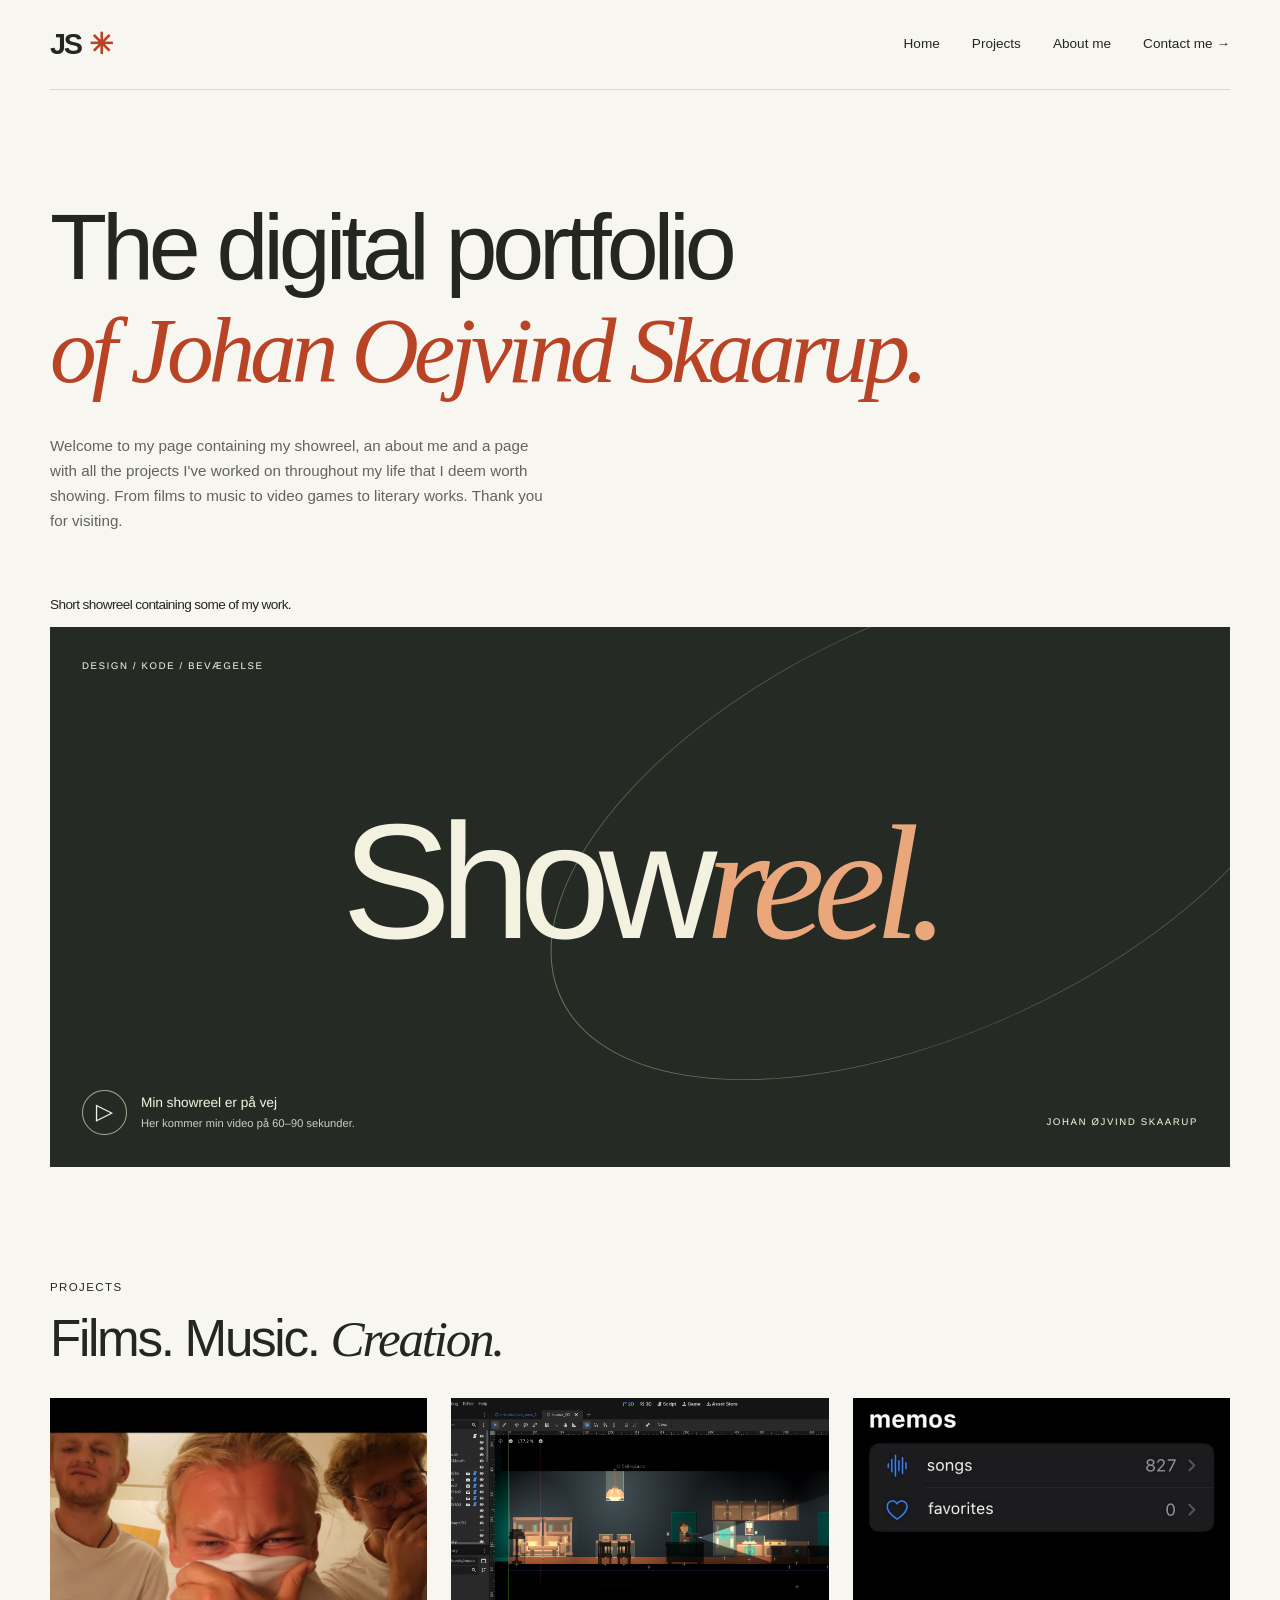
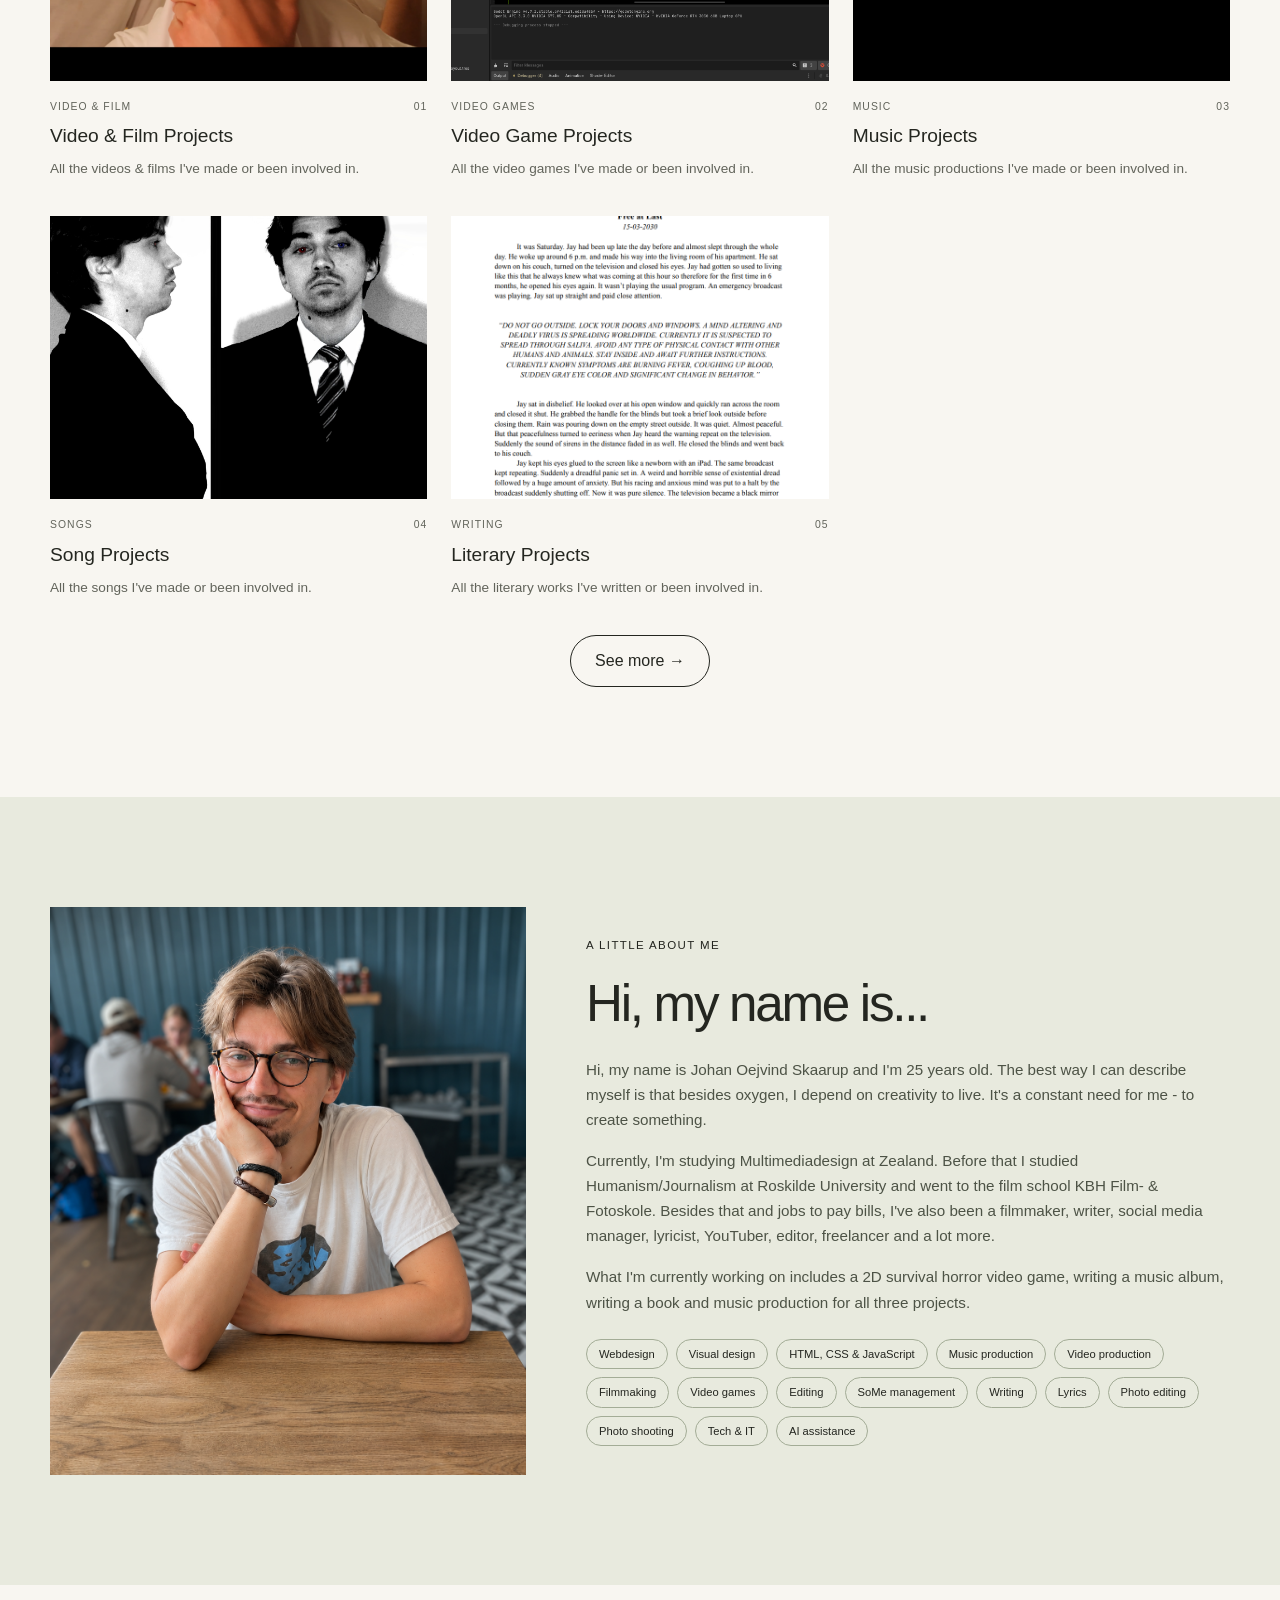
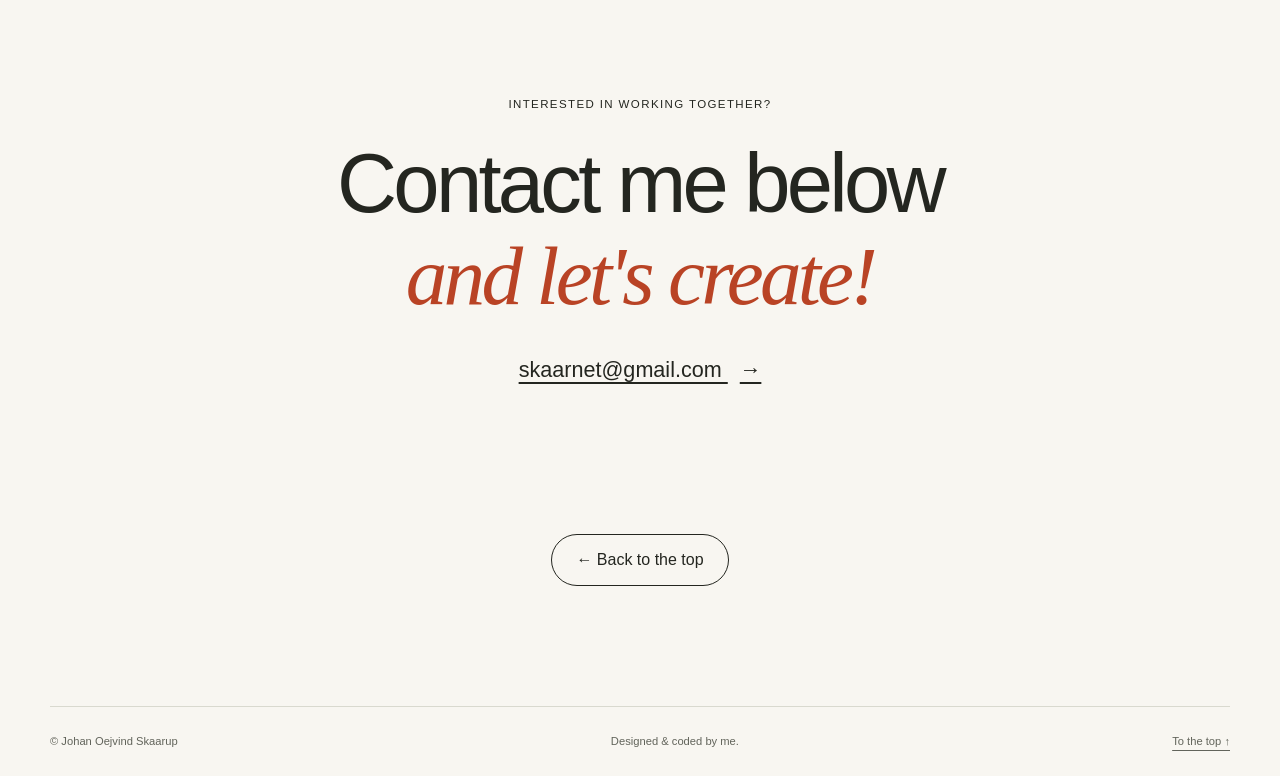
==== index.html @ dcccd59f "Simplify gallery logic and make HTML and CSS easier to read" ====
<!DOCTYPE html>
<html lang="da">
<head>
  <meta charset="UTF-8">
  <meta name="viewport" content="width=device-width, initial-scale=1.0">
  <meta name="description" content="Johan Øjvind Skaarup – multimediedesignerstuderende på Zealand. Portfolio med showreel og fremvisning af tidligere og nuværende projekter.">
  <title>Johan Øjvind Skaarup · Portfolio</title>
  <link rel="stylesheet" href="style.css">
  <script src="script.js" defer></script>
</head>
<body>
  <a class="skip-link" href="#indhold">Spring til indhold</a>

  <!-- HEADER: Navnet og navigationen går igen på alle skærmstørrelser. -->
  <header class="site-header container">
    <a class="logo" href="#forside" aria-label="Johan Øjvind Skaarup, til forsiden">JS<span aria-hidden="true">✳︎</span></a>
    <button class="menu-button" type="button" aria-controls="navigation" aria-expanded="false" hidden>Menu <span aria-hidden="true">☰</span></button>
    <nav id="navigation" aria-label="Hovednavigation">
      <a href="index.html#forside">Home</a>
      <a href="projekter.html">Projects</a>
      <a href="om-mig.html">About me</a>
      <a href="#kontakt">Contact me<span aria-hidden="true"> →</span></a>
    </nav>
  </header>

  <main id="indhold">
    <!-- INTRO: Ret overskrift og introduktion her. -->
    <section class="hero container" id="forside" aria-labelledby="hero-title">
      <h1 id="hero-title">The digital portfolio<br><span class="italic-heading">of Johan Oejvind Skaarup.</span></h1>
      <div class="hero-bottom">
        <p>Welcome to my page containing my showreel, an about me and a page with all the projects I've worked on throughout my life that I deem worth showing. From films to music to video games to literary works. Thank you for visiting.</p>
      </div>
    </section>

    <!-- SHOWREEL: Erstat pladsholderen med din egen video. Se README. -->
    <section class="showreel container" id="showreel" aria-labelledby="reel-title">
      <div class="section-top"><h2 id="reel-title">Short showreel containing some of my work.</h2></div>
      <img class="showreel-image" src="assets/showreel.png" alt="Showreel er på vej. Her kommer min video på 60–90 sekunder." width="2360" height="1080">
      <!-- Når videoen er klar: Erstat billedet ovenfor med:
      <video class="showreel-video" controls playsinline preload="metadata" poster="assets/showreel.png">
        <source src="assets/showreel.mp4" type="video/mp4">
        <track kind="captions" src="assets/undertekster.vtt" srclang="da" label="Dansk">
        Din browser kan ikke afspille videoen. <a href="assets/showreel.mp4">Hent videoen</a>.
      </video>
      Tilføj selv MP4, poster og eventuelle undertekster, før du bruger eksemplet.
      -->
    </section>

    <!-- PROJEKTER: Hvert kort linker til sin egen sektion i projekter.html. -->
    <section class="projects container section-space" id="projekter" aria-labelledby="projects-title">
      <div class="section-heading"><div><p class="section-label">Projects</p>
          <h2 id="projects-title">Films. Music. <span class="italic-heading">Creation.</span></h2></div></div>
      <div class="project-grid">
        <article class="project-card">
          <a class="project-link" href="projekter.html#short-film" aria-label="Learn more about my short film">
            <img src="assets/short_film_screenshot1.png" alt="Screenshot for my videos and films" width="800" height="600" loading="lazy">
            <span class="project-overlay">Learn more</span>
          </a>
          <div class="project-meta"><span>Video & Film</span><span>01</span></div>
          <h3>Video & Film Projects</h3>
          <p>All the videos & films I've made or been involved in.</p>
        </article>
        <article class="project-card">
          <a class="project-link" href="projekter.html#video-game" aria-label="Learn more about my video game">
            <img src="assets/video_game_screenshot1.png" alt="Screenshot for my video games" width="800" height="600" loading="lazy">
            <span class="project-overlay">Learn more</span>
          </a>
          <div class="project-meta"><span>Video games</span><span>02</span></div>
          <h3>Video Game Projects</h3>
          <p>All the video games I've made or been involved in.</p>
        </article>
        <article class="project-card">
          <a class="project-link" href="projekter.html#music" aria-label="Learn more about my music">
            <img src="assets/music_screenshot1.jpg" alt="Cover image for my music production" width="800" height="600" loading="lazy">
            <span class="project-overlay">Learn more</span>
          </a>
          <div class="project-meta"><span>Music</span><span>03</span></div>
          <h3>Music Projects</h3>
          <p>All the music productions I've made or been involved in.</p>
        </article>
        <article class="project-card">
          <a class="project-link" href="projekter.html#songs" aria-label="Learn more about my songs">
            <img src="assets/project_pics_files/music_2.jpg" alt="Cover image for my songs" width="800" height="600" loading="lazy">
            <span class="project-overlay">Learn more</span>
          </a>
          <div class="project-meta"><span>Songs</span><span>04</span></div>
          <h3>Song Projects</h3>
          <p>All the songs I've made or been involved in.</p>
        </article>
        <article class="project-card">
          <a class="project-link" href="projekter.html#literary-works" aria-label="Learn more about my literary works">
            <img src="assets/project_pics_files/writing_1.png" alt="Cover image for my writing" width="800" height="600" loading="lazy">
            <span class="project-overlay">Learn more</span>
          </a>
          <div class="project-meta"><span>Writing</span><span>05</span></div>
          <h3>Literary Projects</h3>
          <p>All the literary works I've written or been involved in.</p>
        </article>
      </div>
      <a class="more-link" href="projekter.html">See more <span aria-hidden="true">→</span></a>
    </section>

    <!-- OM MIG: Tilpas teksten, så den afspejler dig og dine kompetencer. -->
    <section class="about section-space" id="om-mig" aria-labelledby="about-title">
      <div class="container about-grid">
        <img class="portrait-image" src="assets/project_pics_files/cv_4.png" alt="Pladsholder til Johans portræt – her kan dit eget billede komme">
        <div class="about-copy">
          <p class="section-label">A little about me</p>
          <h2 id="about-title">Hi, my name is...<br></h2>
          <p>Hi, my name is Johan Oejvind Skaarup and I'm 25 years old. The best way I can describe myself is that besides oxygen, I depend on creativity to live. It's a constant need for me - to create something.</p>
          <p>Currently, I'm studying Multimediadesign at Zealand. Before that I studied Humanism/Journalism at Roskilde University and went to the film school KBH Film- & Fotoskole. Besides that and jobs to pay bills, I've also been a filmmaker, writer, social media manager, lyricist, YouTuber, editor, freelancer and a lot more.</p>
          <p>What I'm currently working on includes a 2D survival horror video game, writing a music album, writing a book and music production for all three projects.</p>
          <ul class="skills" aria-label="Portfolioens fagområder"><li>Webdesign</li>
            <li>Visual design</li>
            <li>HTML, CSS &amp; JavaScript</li>
            <li>Music production</li>
            <li>Video production</li>
            <li>Filmmaking</li>
            <li>Video games</li>
            <li>Editing</li>
            <li>SoMe management</li>
            <li>Writing</li>
            <li>Lyrics</li>
            <li>Photo editing</li>
            <li>Photo shooting</li>
            <li>Tech & IT</li>
            <li>AI assistance</li></ul>
        </div>
      </div>
    </section>

    <!-- KONTAKT: mailto åbner brugerens mailprogram; der indsamles ingen data. -->
    <section class="contact container section-space" id="kontakt" aria-labelledby="contact-title">
      <p class="section-label">Interested in working together?</p>
          <h2 id="contact-title">Contact me below<br><span class="italic-heading">and let's create!</span></h2><a class="contact-link" href="mailto:skaarnet@gmail.com">skaarnet@gmail.com <span aria-hidden="true">→</span></a>
    </section>

    <a class="more-link" href="#forside" style="margin-bottom: 120px">← Back to the top</a>
  </main>
  <footer class="site-footer container"><p>© Johan Oejvind Skaarup</p>
          <p>Designed &amp; coded by me.</p><a href="#forside">To the top ↑</a></footer>
</body>
</html>
---- style.css ----
/* FÆLLES DESIGN: Farver, skrifttyper og størrelser står direkte ved reglerne.
Procentbredder, max-width og media queries sørger stadig for mobiltilpasning. */
/* === 1. GRUNDSTIL OG TILGÆNGELIGHED === */
* {
  box-sizing: border-box;
}
html {
  scroll-behavior: smooth;
  scroll-padding-top: 24px;
}
body {
  margin: 0;
  background: #f8f6f1;
  color: #242620;
  font-family: Arial, Helvetica, sans-serif;
  line-height: 1.65;
}
h1, h2, h3, p {
  margin: 0;
}
h1, h2, h3 {
  line-height: 1.1;
  font-weight: 500;
}
a {
  color: inherit;
  text-underline-offset: 5px;
}
button {
  font: inherit;
  cursor: pointer;
}
img {
  display: block;
  width: 100%;
  height: auto;
}
button, a {
  -webkit-tap-highlight-color: transparent;
}
a:focus-visible, button:focus-visible, video:focus-visible {
  outline: 3px solid #b94325;
  outline-offset: 6px;
}
[hidden] {
  display: none !important;
}
.container {
  width: min(1180px, calc(100% - 40px));
  margin-inline: auto;
}
.section-space {
  padding-block: 90px;
}
/* Kursiv overskriftstekst, fx "Creativity" på forsiden. */
.italic-heading {
  font-family: Georgia, 'Times New Roman', serif;
  font-style: italic;
  font-weight: normal;
}
/* Lille overtitel over en sektions overskrift, fx "A little about me". */
.section-label {
  font-size: .72rem;
  text-transform: uppercase;
  letter-spacing: .12em;
  line-height: 1.7;
}
.skip-link {
  position: fixed;
  top: 10px;
  left: 10px;
  padding: 10px 20px;
  background: #242620;
  color: white;
  z-index: 10;
  transform: translateY(-150%);
}
.skip-link:focus {
  transform: translateY(0);
}

/* === 2. NAVIGATION: Mobil først. JS viser menuknappen. === */
.site-header {
  display: flex;
  align-items: center;
  justify-content: space-between;
  flex-wrap: wrap;
  min-height: 90px;
  border-bottom: 1px solid #d9d9cf;
}
.logo {
  font-size: 1.8rem;
  font-weight: bold;
  text-decoration: none;
  letter-spacing: -.08em;
}
.logo span {
  color: #b94325;
  display: inline-block;
  margin-left: 8px;
}
.menu-button {
  border: 1px solid #d9d9cf;
  background: transparent;
  padding: 8px 14px;
  border-radius: 30px;
}
.site-header nav {
  display: flex;
  gap: 22px;
  width: 100%;
  padding: 16px 0;
  flex-wrap: wrap;
}
.site-header nav a {
  font-size: .85rem;
  text-decoration: none;
  padding-block: 6px;
}
.site-header nav a:hover {
  color: #b94325;
}

/* === 3. FORSIDENS STORE OVERSKRIFT OG INTROTEKST === */
.hero {
  padding-block: 55px 50px;
}
h1 {
  font-size: clamp(2.7rem, 7.3vw, 6.25rem);
  letter-spacing: -.055em;
  margin-block: 26px 30px;
}
h1 .italic-heading {
  color: #b94325;
}
.hero-bottom {
  display: flex;
  flex-direction: column;
  gap: 24px;
}
.hero-bottom p {
  max-width: 500px;
  color: #62645b;
  font-size: .95rem;
}

/* === 4. SHOWREEL: Den grafiske pladsholder udskiftes med din video. === */
.section-top {
  display: flex;
  gap: 12px;
  justify-content: space-between;
  align-items: center;
  margin-bottom: 14px;
}
.section-top h2 {
  font-size: .85rem;
}
.showreel-image {
  width: 100%;
}
.showreel-video {
  display: block;
  width: 100%;
  background: #252b24;
  aspect-ratio: 16 / 9;
}

/* === 5. SEKTIONSOVERSKRIFTER OG FORSIDENS PROJEKTKORT === */
h2 {
  font-size: clamp(2rem, 4vw, 3.4rem);
  letter-spacing: -.045em;
}
.section-heading {
  display: flex;
  flex-direction: column;
  gap: 20px;
  margin-bottom: 30px;
}
.section-heading .section-label {
  margin-bottom: 14px;
}
.project-grid {
  display: grid;
  gap: 36px 24px;
}
.project-card img {
  aspect-ratio: 4 / 3;
  object-fit: cover;
}
.project-meta {
  display: flex;
  justify-content: space-between;
  margin-block: 17px 10px;
  font-size: .65rem;
  text-transform: uppercase;
  letter-spacing: .1em;
  color: #62645b;
}
.project-card h3 {
  font-size: 1.2rem;
  margin-bottom: 12px;
}
.project-card p {
  color: #62645b;
  font-size: .85rem;
  max-width: 340px;
}

/* === 6. OM MIG === */
.about {
  background: #e8eade;
}
.about-grid {
  display: grid;
  gap: 38px;
}
.portrait-image {
  width: 100%;
}
.about-copy .section-label {
  margin-bottom: 20px;
}
.about-copy h2, .about-heading {
  margin-bottom: 25px;
}
/* Om-mig-sidens hovedoverskrift ligner overskriften på forsiden. */
.about-heading {
  font-size: clamp(2rem, 4vw, 3.4rem);
  letter-spacing: -.045em;
  margin-top: 0;
}
.about-copy > p:not(.section-label) {
  color: #4d5346;
  margin-top: 16px;
  font-size: .95rem;
}
.skills {
  display: flex;
  flex-wrap: wrap;
  padding: 0;
  margin: 24px 0 0;
  list-style: none;
  gap: 8px;
}
.skills li {
  font-size: .7rem;
  border: 1px solid #a3ac96;
  border-radius: 30px;
  padding: 5px 12px;
}

/* === 7. KONTAKT OG FOOTER === */
.contact {
  text-align: center;
}
.contact h2 {
  font-size: clamp(2.9rem, 6.5vw, 5.5rem);
  margin-block: 24px 30px;
}
.contact h2 .italic-heading {
  color: #b94325;
}
.contact-link {
  font-size: clamp(1rem, 2.5vw, 1.35rem);
}
.contact-link span {
  margin-left: 12px;
}
.site-footer {
  border-top: 1px solid #d9d9cf;
  display: flex;
  flex-direction: column;
  gap: 12px;
  padding-block: 25px;
  font-size: .7rem;
  color: #62645b;
}

/* === 8. STØRRE SKÆRME: Grid og navigation får mere plads. === */
@media (min-width: 700px) {
  .section-space {
    padding-block: 110px;
  }
  .container {
    width: min(1180px, calc(100% - 80px));
  }
  .menu-button {
    display: none;
  }
  .site-header nav {
    width: auto;
    padding: 0;
    gap: 32px;
  }
  .site-header nav[hidden] {
    display: flex !important;
  }
  .hero {
    padding-block: 80px 65px;
  }
  .hero-bottom {
    flex-direction: row;
    justify-content: space-between;
    align-items: flex-end;
  }
  .project-grid {
    grid-template-columns: repeat(2, minmax(0, 1fr));
  }
  .about-grid {
    grid-template-columns: .85fr 1.15fr;
    gap: 60px;
    align-items: center;
  }
  .site-footer {
    flex-direction: row;
    justify-content: space-between;
  }
}
@media (min-width: 1000px) {
  .project-grid {
    grid-template-columns: repeat(3, minmax(0, 1fr));
  }
  .section-heading {
    flex-direction: row;
    justify-content: space-between;
    align-items: flex-end;
  }
}
/* Respektér besøgendes indstilling om mindre bevægelse. */
@media (prefers-reduced-motion: reduce) {
  html {
    scroll-behavior: auto;
  }
}

/* KNAPPER MELLEM SIDERNE: Et almindeligt link stylet som en knap. */
.more-link {
  display: block;
  width: fit-content;
  margin: 36px auto 0;
  padding: 12px 24px;
  border: 1px solid #242620;
  border-radius: 30px;
  text-decoration: none;
}
.more-link:hover {
  background: #242620;
  color: #f8f6f1;
}

/* PROJEKTBILLEDER PÅ FORSIDEN: Gråt overlay fader ind ved hover og tastaturfokus. */
.project-link {
  display: block;
  position: relative;
}
.project-overlay {
  position: absolute;
  inset: 0;
  display: grid;
  place-items: center;
  background: rgb(40 40 40 / 65%);
  color: white;
  font-size: 1.2rem;
  opacity: 0;
  transition: opacity .3s;
}
.project-link:hover .project-overlay, .project-link:focus-visible .project-overlay {
  opacity: 1;
}
/* På touchskærme vises teksten altid, fordi man ikke kan hover. */
@media (hover: none) {
  .project-overlay {
    opacity: 1;
    background: rgb(40 40 40 / 35%);
  }
}

/* PROJEKTSIDEN: Mindre medier reducerer scrolling uden at ændre tekstbredden. */
.project-detail {
  max-width: 900px;
  margin: 0 auto 70px;
  padding-top: 30px;
  border-top: 1px solid #d9d9cf;
  scroll-margin-top: 100px;
}
.project-detail h2 {
  margin-bottom: 20px;
}
.project-detail > p {
  max-width: 650px;
  margin-bottom: 24px;
  color: #62645b;
}
.project-video {
  display: block;
  width: 100%;
  max-width: 560px;
  aspect-ratio: 16 / 9;
  border: 0;
}
#short-film h3:not(:first-of-type) {
  padding-top: 30px;
}
.media-note {
  font-size: .85rem;
  color: #62645b;
  margin-top: 12px;
}

/* Galleriet beholder den mindre bredde, også når flere billeder tilføjes. */
.gallery {
  max-width: 560px;
}
/* GALLERI: Miniaturebillederne kan skifte det store billede. */
.gallery-main {
  aspect-ratio: 16 / 9;
  object-fit: contain;
  background: #242620;
}
.gallery-thumbnails {
  display: flex;
  gap: 12px;
  flex-wrap: wrap;
  margin-top: 12px;
}
.gallery-thumbnails button {
  width: 110px;
  padding: 3px;
  border: 2px solid transparent;
  background: transparent;
}
.gallery-thumbnails button[aria-pressed="true"] {
  border-color: #b94325;
}
.gallery-thumbnails img {
  aspect-ratio: 16 / 9;
  object-fit: cover;
}

/* MUSIK: Browserens egen lydafspiller. */
.music-player {
  max-width: 400px;
}
.music-player audio {
  display: block;
  width: 100%;
  margin-top: 14px;
}
@media (prefers-reduced-motion: reduce) {
  .project-overlay {
    transition: none;
  }
}

/* LITTERATUR: Luft mellem værkerne uden ekstra JavaScript. */
.literary-link {
  display: block;
  width: fit-content;
  margin-bottom: 30px;
}

/* SPOTIFY: Samme maksimale bredde som projektvideoerne. Højden er uændret. */
#songs iframe {
  width: 100%;
  max-width: 560px;
}

/* PROJEKTMENU: En kompakt række over indholdet følger med, når man scroller.
På mobil ombrydes navnene til flere linjer. */
.project-menu {
  position: sticky;
  top: 0;
  z-index: 2;
  display: flex;
  justify-content: center;
  flex-wrap: wrap;
  gap: 8px 24px;
  max-width: 900px;
  margin: 0 auto 30px;
  padding: 14px 0;
  border-bottom: 1px solid #d9d9cf;
  background: #f8f6f1;
}
.project-menu a {
  font-size: .85rem;
  text-decoration: none;
  padding-block: 4px;
}
.project-menu a:hover, .project-menu a:focus-visible {
  color: #b94325;
  text-decoration: underline;
}
.project-sections {
  min-width: 0;
}
/* Menuens bundstreg erstatter stregen over det første projekt. */
.project-sections > .project-detail:first-child {
  border-top: 0;
}

/* FORSTØRRELSE: Ikon i hjørnet og et stort billede oven på siden. */
.gallery-preview {
  position: relative;
}
.image-enlarge {
  position: absolute;
  top: 12px;
  right: 12px;
  display: grid;
  place-items: center;
  padding: 10px;
  border: 1px solid white;
  border-radius: 6px;
  background: rgb(36 38 32 / 80%);
  color: white;
}
.image-dialog {
  width: fit-content;
  max-width: 94vw;
  max-height: 94vh;
  padding: 12px;
  border: 0;
  background: #f8f6f1;
}
.image-dialog::backdrop {
  background: rgb(0 0 0 / 80%);
}
.image-dialog form {
  display: flex;
  justify-content: flex-end;
  margin-bottom: 10px;
}
.image-close {
  padding: 6px 12px;
  border: 1px solid #d9d9cf;
  background: transparent;
}
.enlarged-image {
  width: auto;
  max-width: 100%;
  height: auto;
  max-height: calc(94vh - 90px);
  object-fit: contain;
}
/* Stop baggrundens scroll, mens billedet er åbent. */
body:has(.image-dialog[open]) {
  overflow: hidden;
}

/* PILE: Ligger oven på hver side af det forstørrede billede. */
.image-viewer {
  position: relative;
}
.image-arrow {
  position: absolute;
  top: 50%;
  transform: translateY(-50%);
  display: grid;
  place-items: center;
  width: 44px;
  height: 48px;
  padding: 0;
  border: 1px solid white;
  border-radius: 6px;
  background: rgb(36 38 32 / 80%);
  color: white;
  font-size: 1.4rem;
}
.image-previous {
  left: 8px;
}
.image-next {
  right: 8px;
}
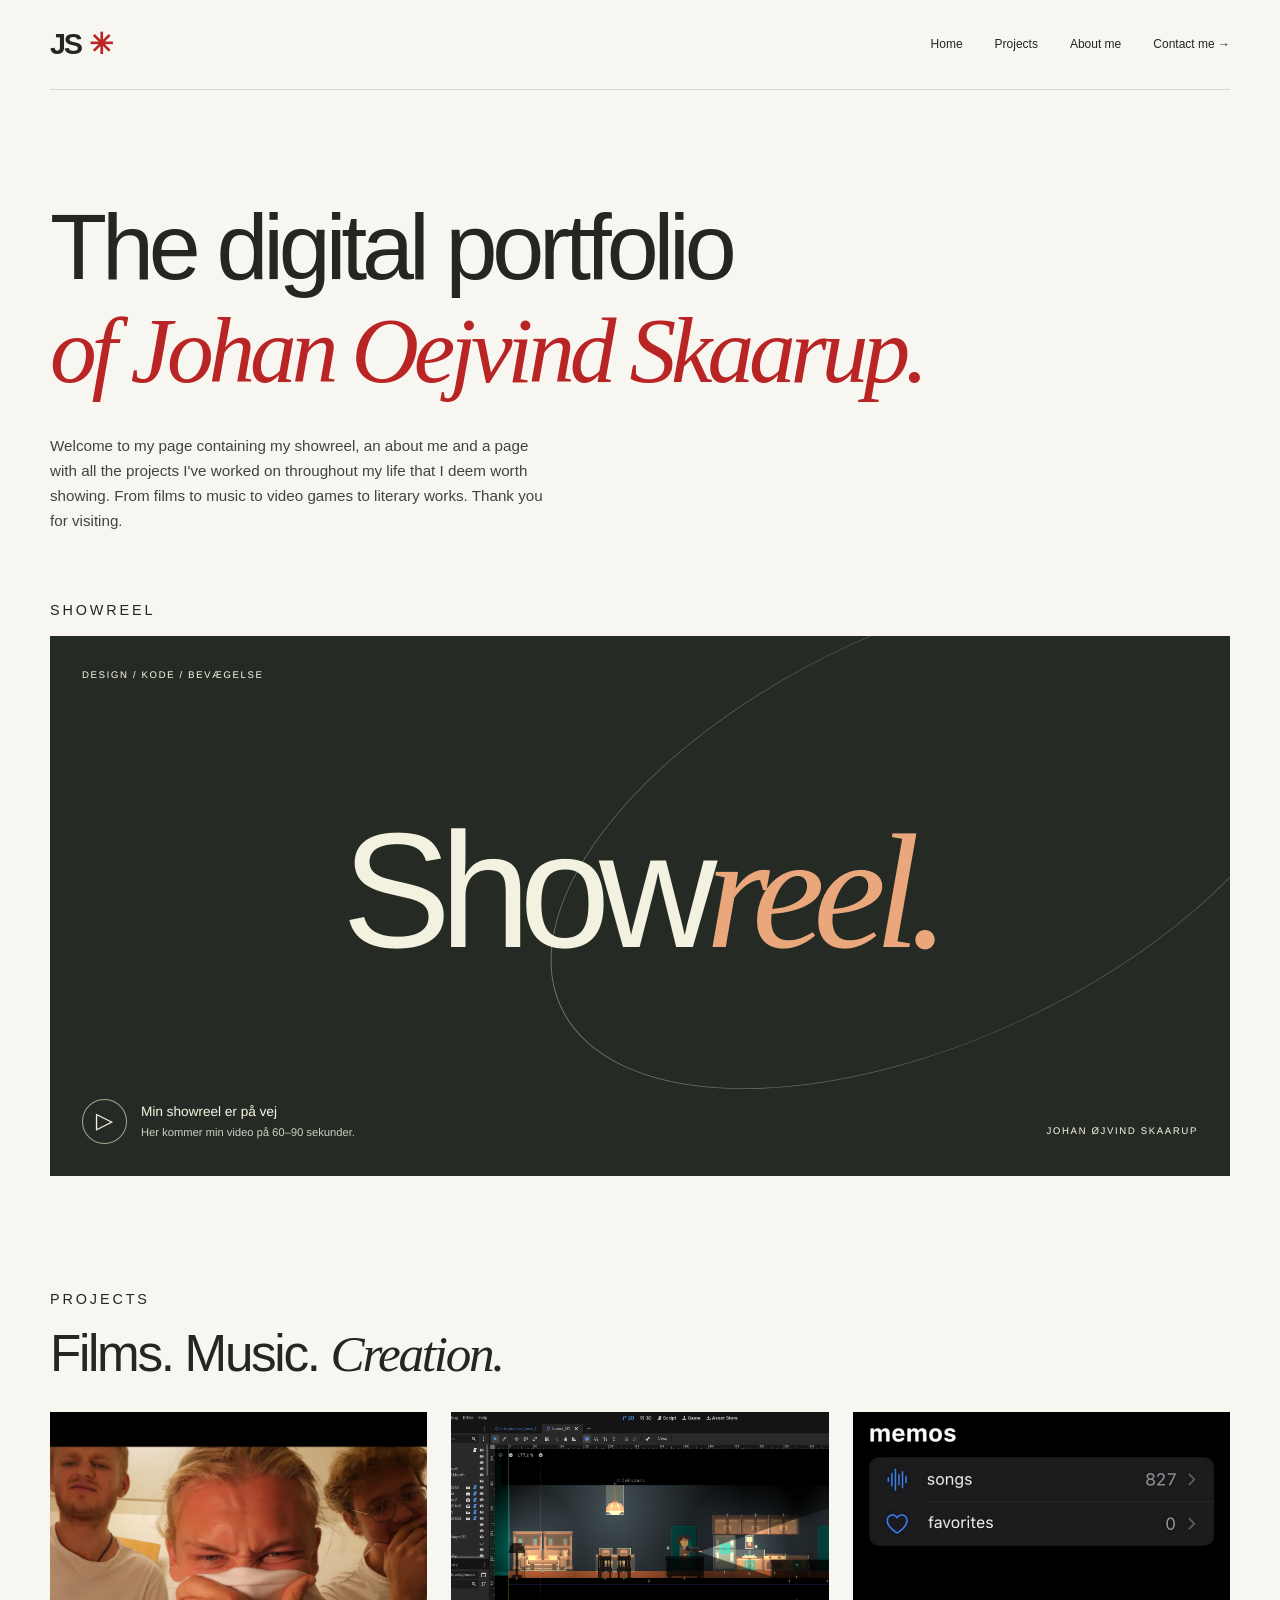
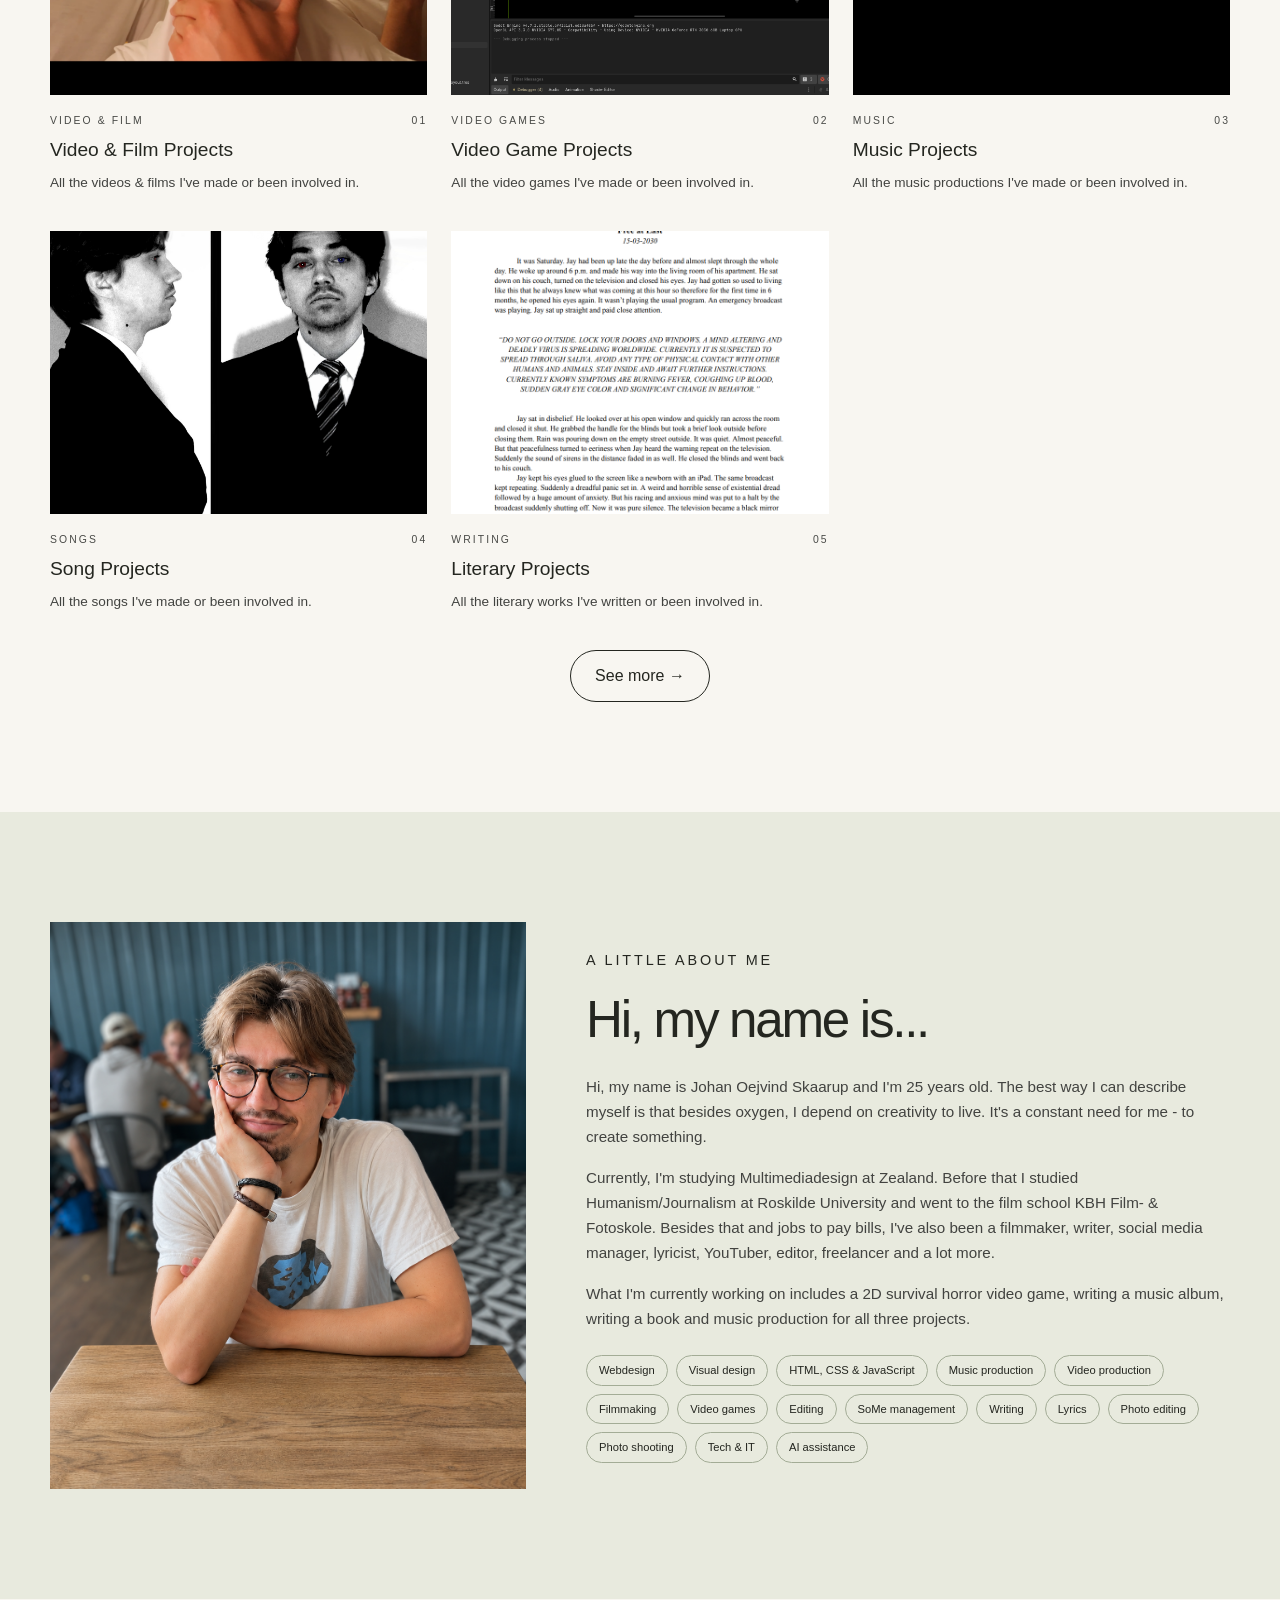
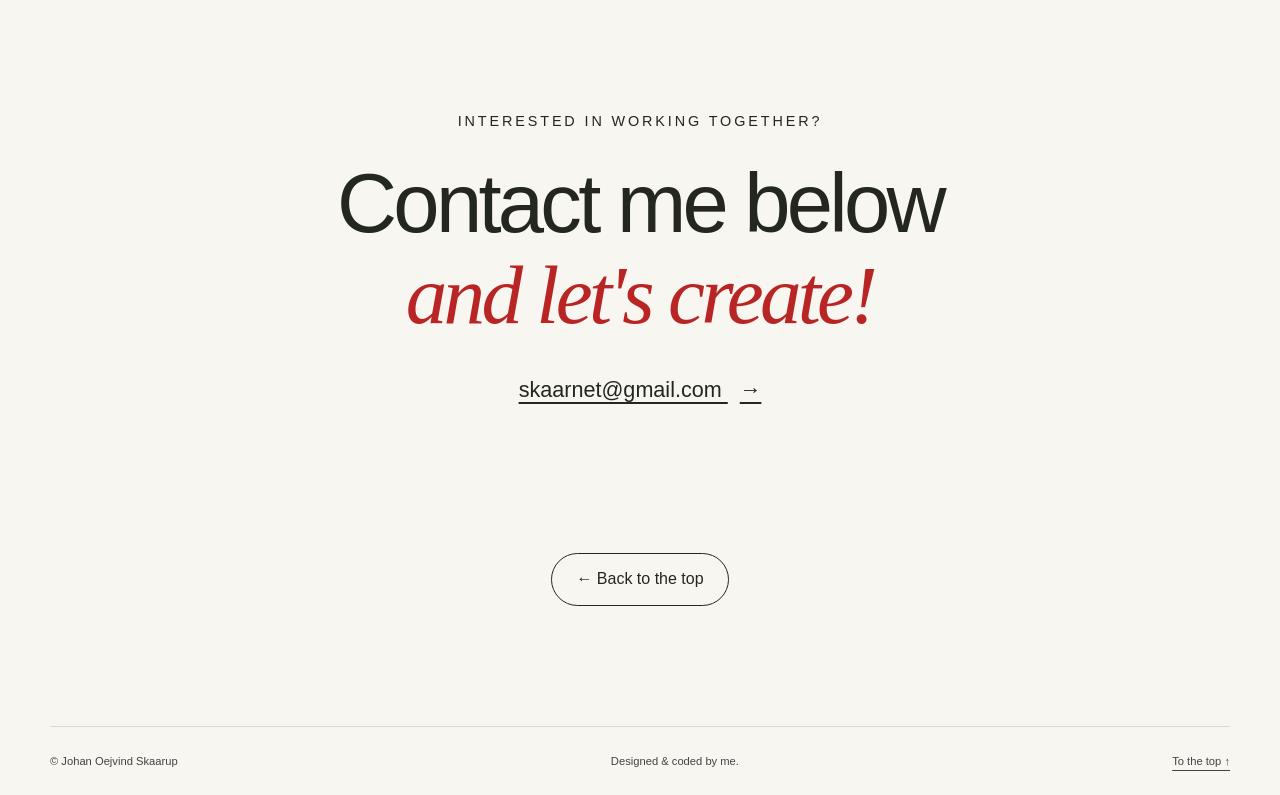
==== commit 8a87a371: "Changed code and added new fonts and text." ====
--- a/index.html
+++ b/index.html
@@ -34,7 +34,7 @@
 
     <!-- SHOWREEL: Erstat pladsholderen med din egen video. Se README. -->
     <section class="showreel container" id="showreel" aria-labelledby="reel-title">
-      <div class="section-top"><h2 id="reel-title">Short showreel containing some of my work.</h2></div>
+      <div class="section-top"><p class="section-label">Showreel</p></div>
       <img class="showreel-image" src="assets/showreel.png" alt="Showreel er på vej. Her kommer min video på 60–90 sekunder." width="2360" height="1080">
       <!-- Når videoen er klar: Erstat billedet ovenfor med:
       <video class="showreel-video" controls playsinline preload="metadata" poster="assets/showreel.png">
--- a/style.css
+++ b/style.css
@@ -60,9 +60,9 @@
 }
 /* Lille overtitel over en sektions overskrift, fx "A little about me". */
 .section-label {
-  font-size: .72rem;
+  font-size: .90rem;
   text-transform: uppercase;
-  letter-spacing: .12em;
+  letter-spacing: .20em;
   line-height: 1.7;
 }
 .skip-link {
@@ -95,7 +95,7 @@
   letter-spacing: -.08em;
 }
 .logo span {
-  color: #b94325;
+  color: #b92525;
   display: inline-block;
   margin-left: 8px;
 }
@@ -113,12 +113,12 @@
   flex-wrap: wrap;
 }
 .site-header nav a {
-  font-size: .85rem;
+  font-size: .75rem;
   text-decoration: none;
   padding-block: 6px;
 }
 .site-header nav a:hover {
-  color: #b94325;
+  color: #b92525;
 }
 
 /* === 3. FORSIDENS STORE OVERSKRIFT OG INTROTEKST === */
@@ -131,7 +131,7 @@
   margin-block: 26px 30px;
 }
 h1 .italic-heading {
-  color: #b94325;
+  color: #b92525;
 }
 .hero-bottom {
   display: flex;
@@ -140,7 +140,7 @@
 }
 .hero-bottom p {
   max-width: 500px;
-  color: #62645b;
+  color: #424340;
   font-size: .95rem;
 }
 
@@ -193,15 +193,15 @@
   margin-block: 17px 10px;
   font-size: .65rem;
   text-transform: uppercase;
-  letter-spacing: .1em;
-  color: #62645b;
+  letter-spacing: .20em;
+  color: #494a47;
 }
 .project-card h3 {
   font-size: 1.2rem;
   margin-bottom: 12px;
 }
 .project-card p {
-  color: #62645b;
+  color: #424340;
   font-size: .85rem;
   max-width: 340px;
 }
@@ -230,7 +230,7 @@
   margin-top: 0;
 }
 .about-copy > p:not(.section-label) {
-  color: #4d5346;
+  color: #424340;
   margin-top: 16px;
   font-size: .95rem;
 }
@@ -258,7 +258,7 @@
   margin-block: 24px 30px;
 }
 .contact h2 .italic-heading {
-  color: #b94325;
+  color: #b92525;
 }
 .contact-link {
   font-size: clamp(1rem, 2.5vw, 1.35rem);
@@ -273,7 +273,7 @@
   gap: 12px;
   padding-block: 25px;
   font-size: .7rem;
-  color: #62645b;
+  color: #424340;
 }
 
 /* === 8. STØRRE SKÆRME: Grid og navigation får mere plads. === */
@@ -389,7 +389,7 @@
 .project-detail > p {
   max-width: 650px;
   margin-bottom: 24px;
-  color: #62645b;
+  color: #424340;
 }
 .project-video {
   display: block;
@@ -403,7 +403,7 @@
 }
 .media-note {
   font-size: .85rem;
-  color: #62645b;
+  color: #424340;
   margin-top: 12px;
 }
 
@@ -430,7 +430,7 @@
   background: transparent;
 }
 .gallery-thumbnails button[aria-pressed="true"] {
-  border-color: #b94325;
+  border-color: #b92525;
 }
 .gallery-thumbnails img {
   aspect-ratio: 16 / 9;
@@ -482,13 +482,12 @@
   background: #f8f6f1;
 }
 .project-menu a {
-  font-size: .85rem;
+  font-size: .90rem;
   text-decoration: none;
   padding-block: 4px;
 }
 .project-menu a:hover, .project-menu a:focus-visible {
-  color: #b94325;
-  text-decoration: underline;
+  color: #b92525;
 }
 .project-sections {
   min-width: 0;
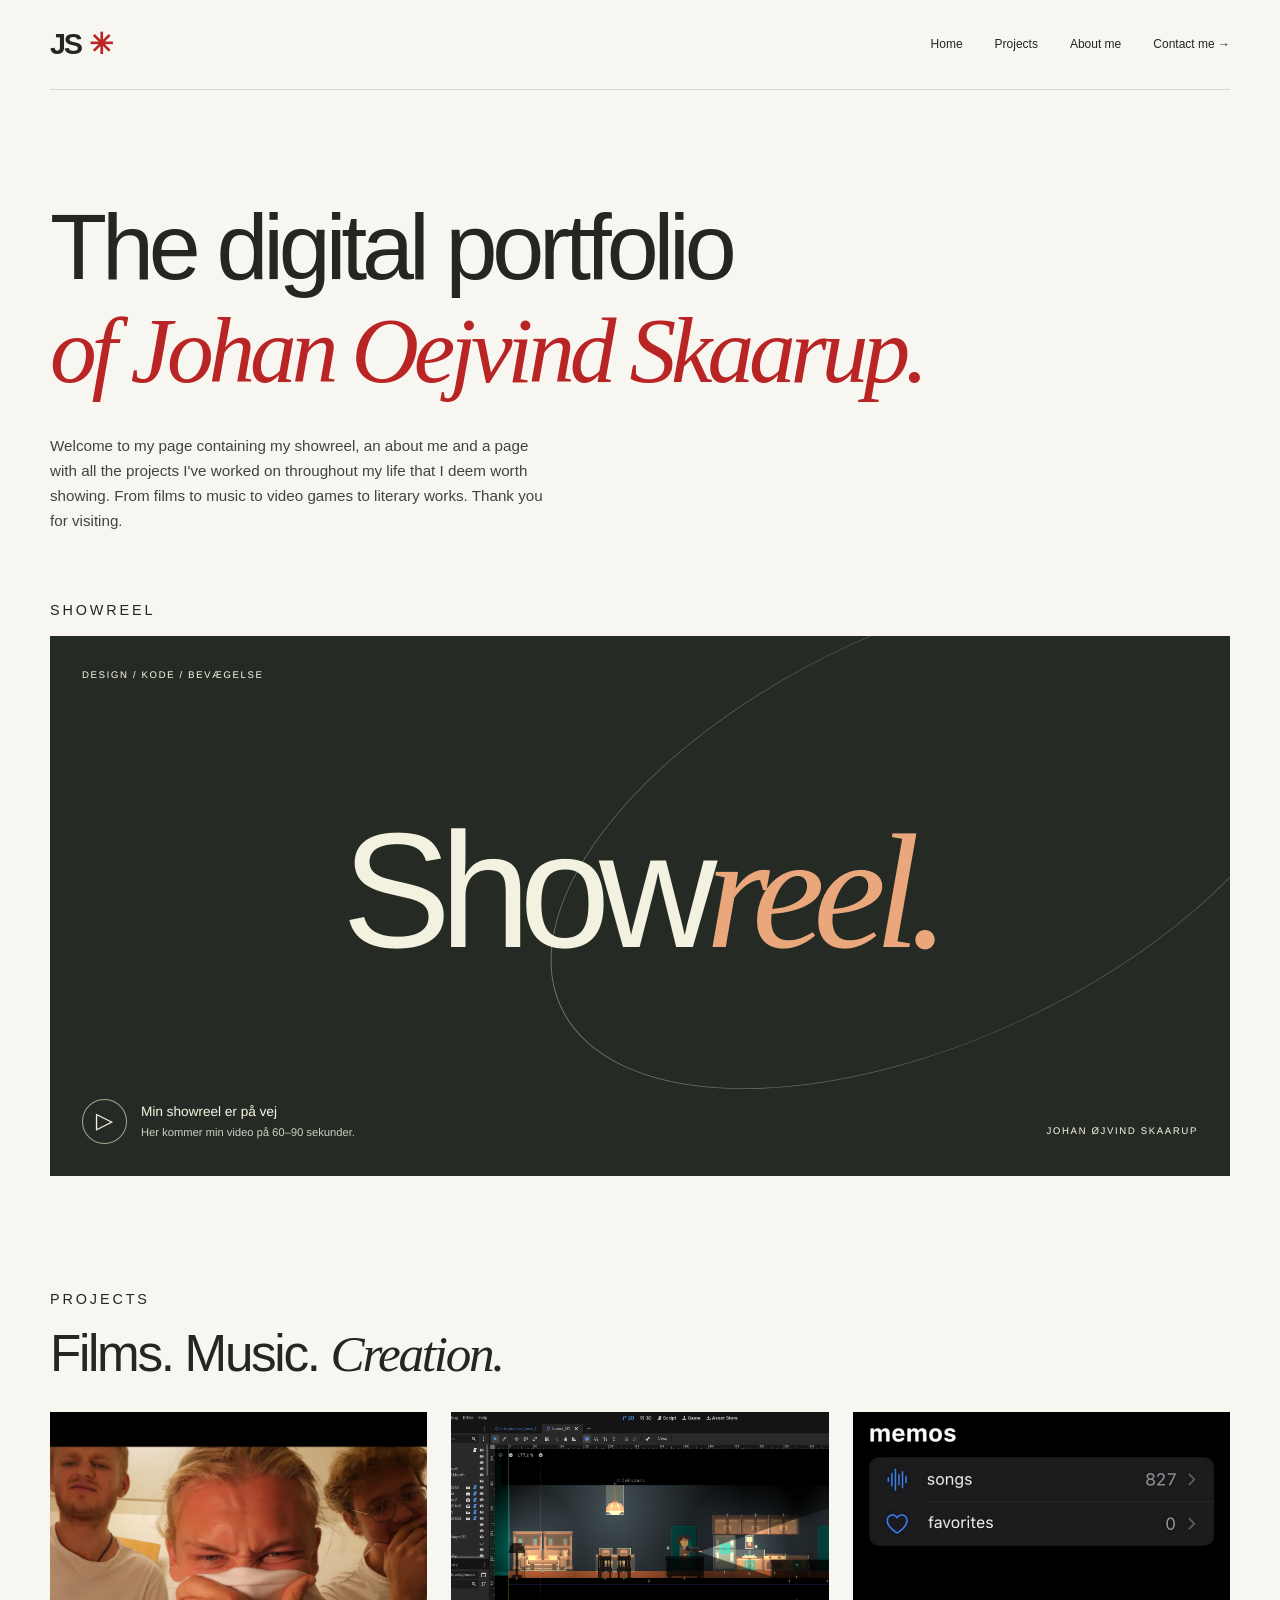
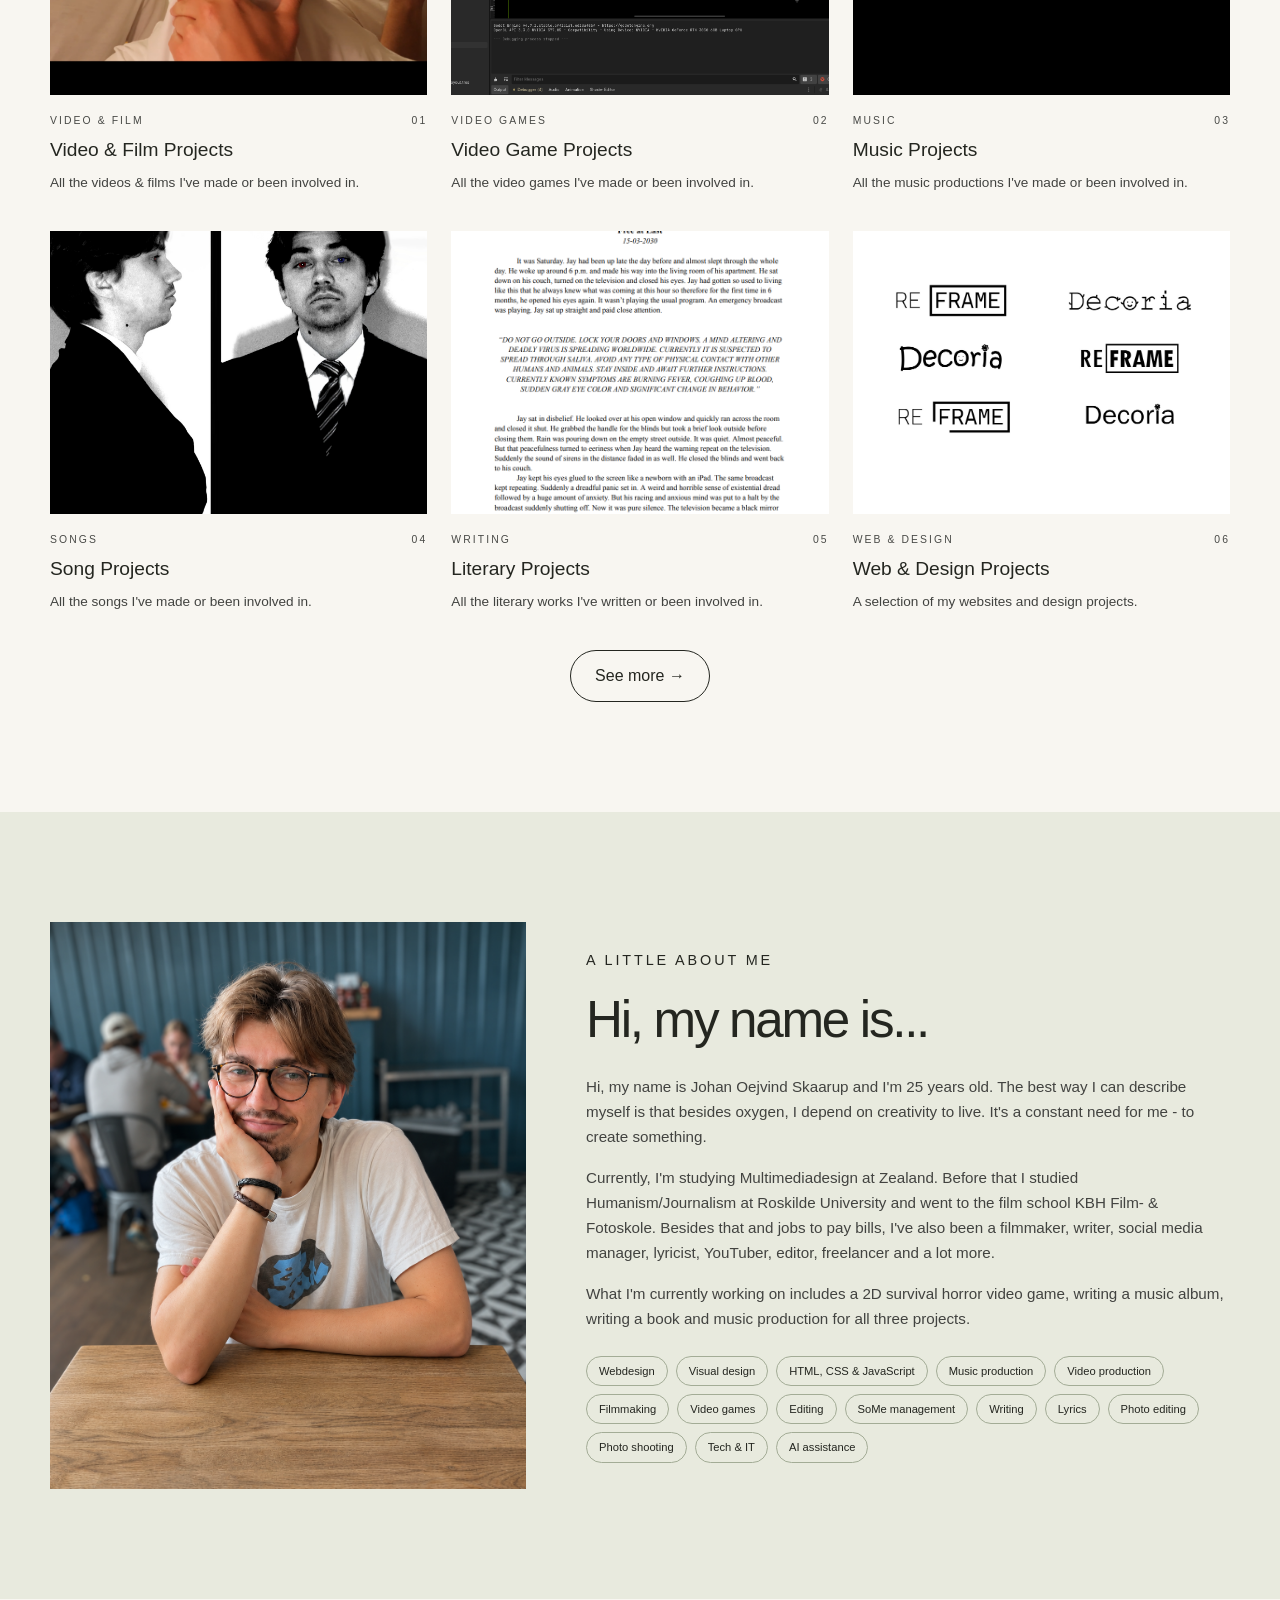
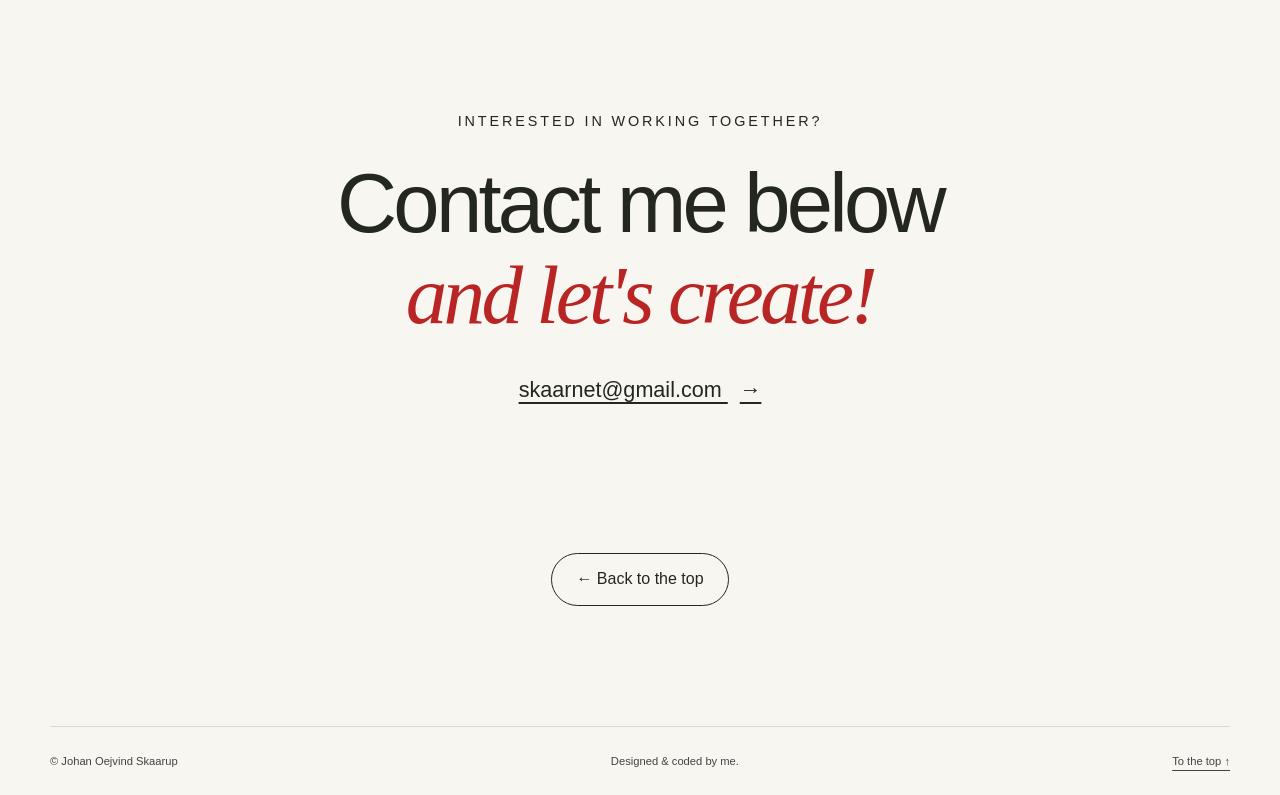
==== commit ed83baac: "Add Web & Design projects, website links and gallery" ====
--- a/index.html
+++ b/index.html
@@ -96,6 +96,15 @@
           <h3>Literary Projects</h3>
           <p>All the literary works I've written or been involved in.</p>
         </article>
+        <article class="project-card">
+          <a class="project-link" href="projekter.html#web-design" aria-label="Learn more about my web and design projects">
+            <img src="assets/project_pics_files/decoria_1.jpg" alt="Decoria design project" width="800" height="600" loading="lazy">
+            <span class="project-overlay">Learn more</span>
+          </a>
+          <div class="project-meta"><span>Web &amp; Design</span><span>06</span></div>
+          <h3>Web &amp; Design Projects</h3>
+          <p>A selection of my websites and design projects.</p>
+        </article>
       </div>
       <a class="more-link" href="projekter.html">See more <span aria-hidden="true">→</span></a>
     </section>
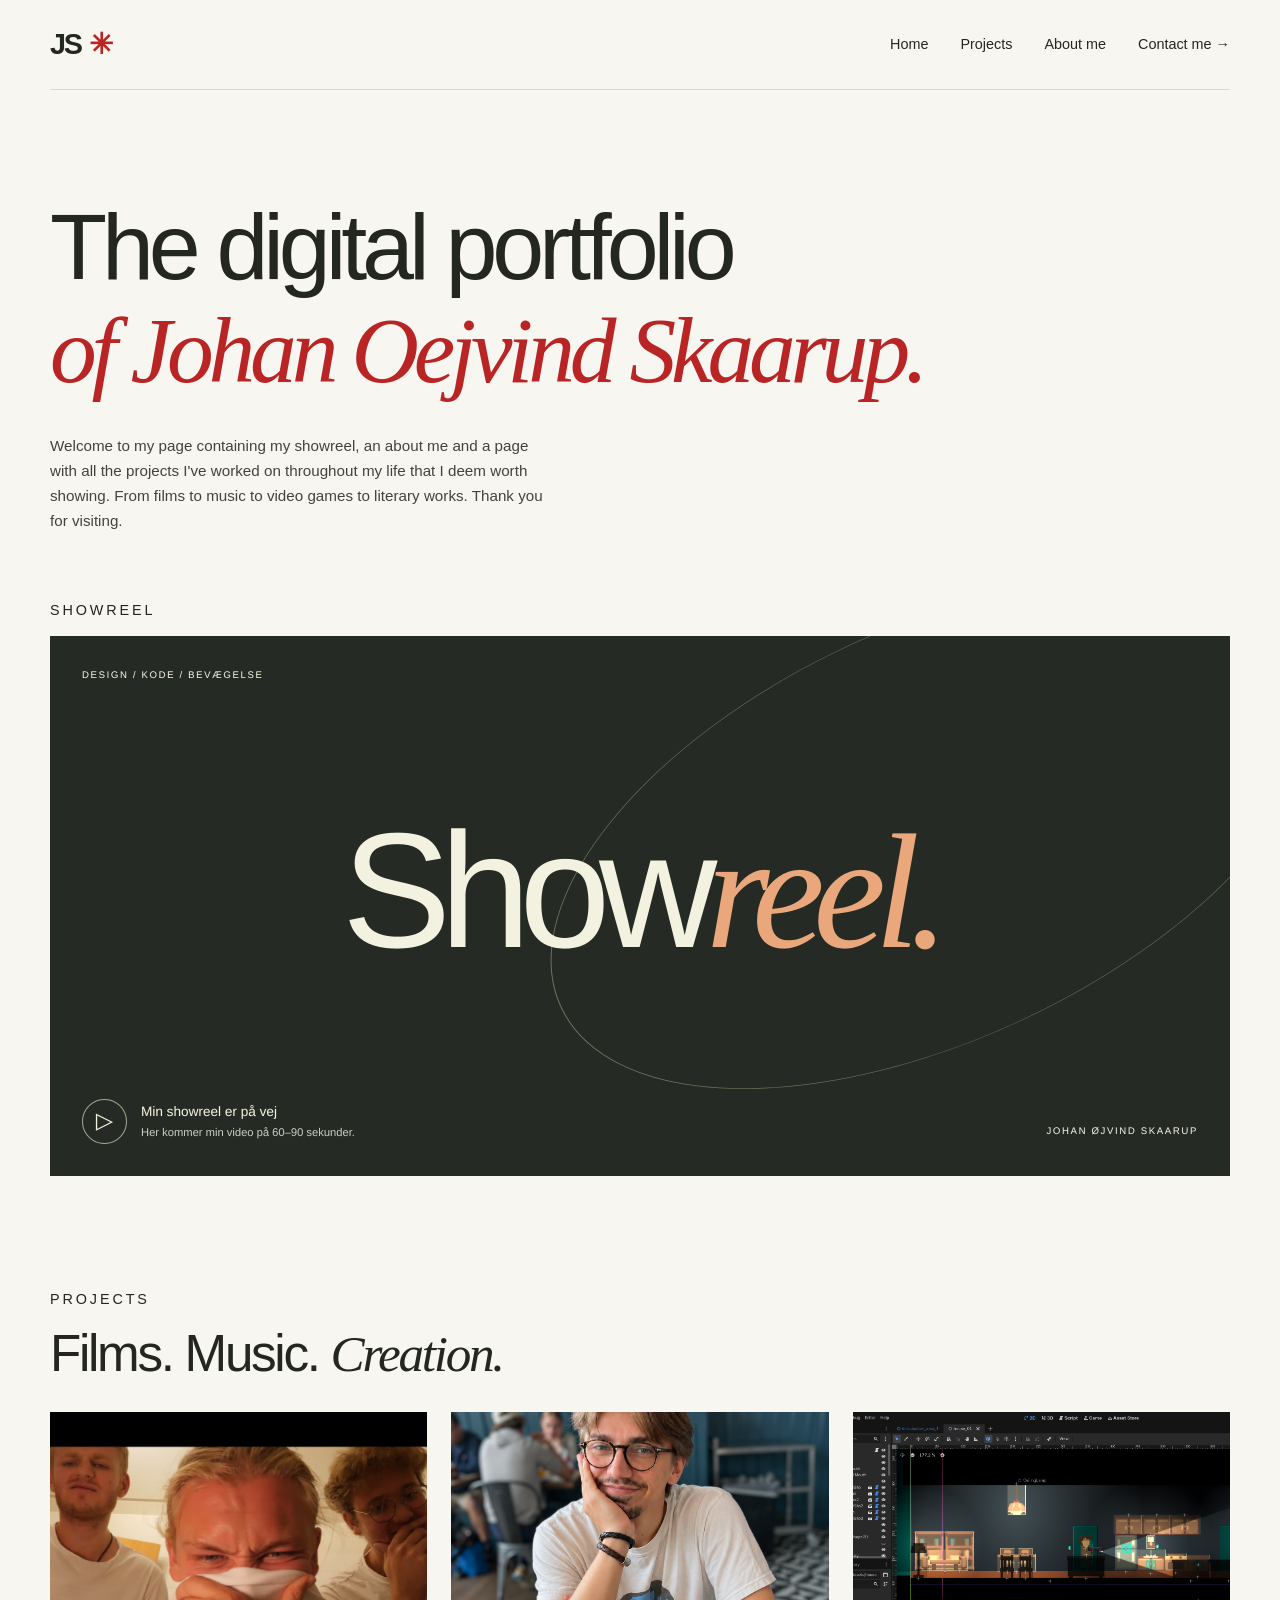
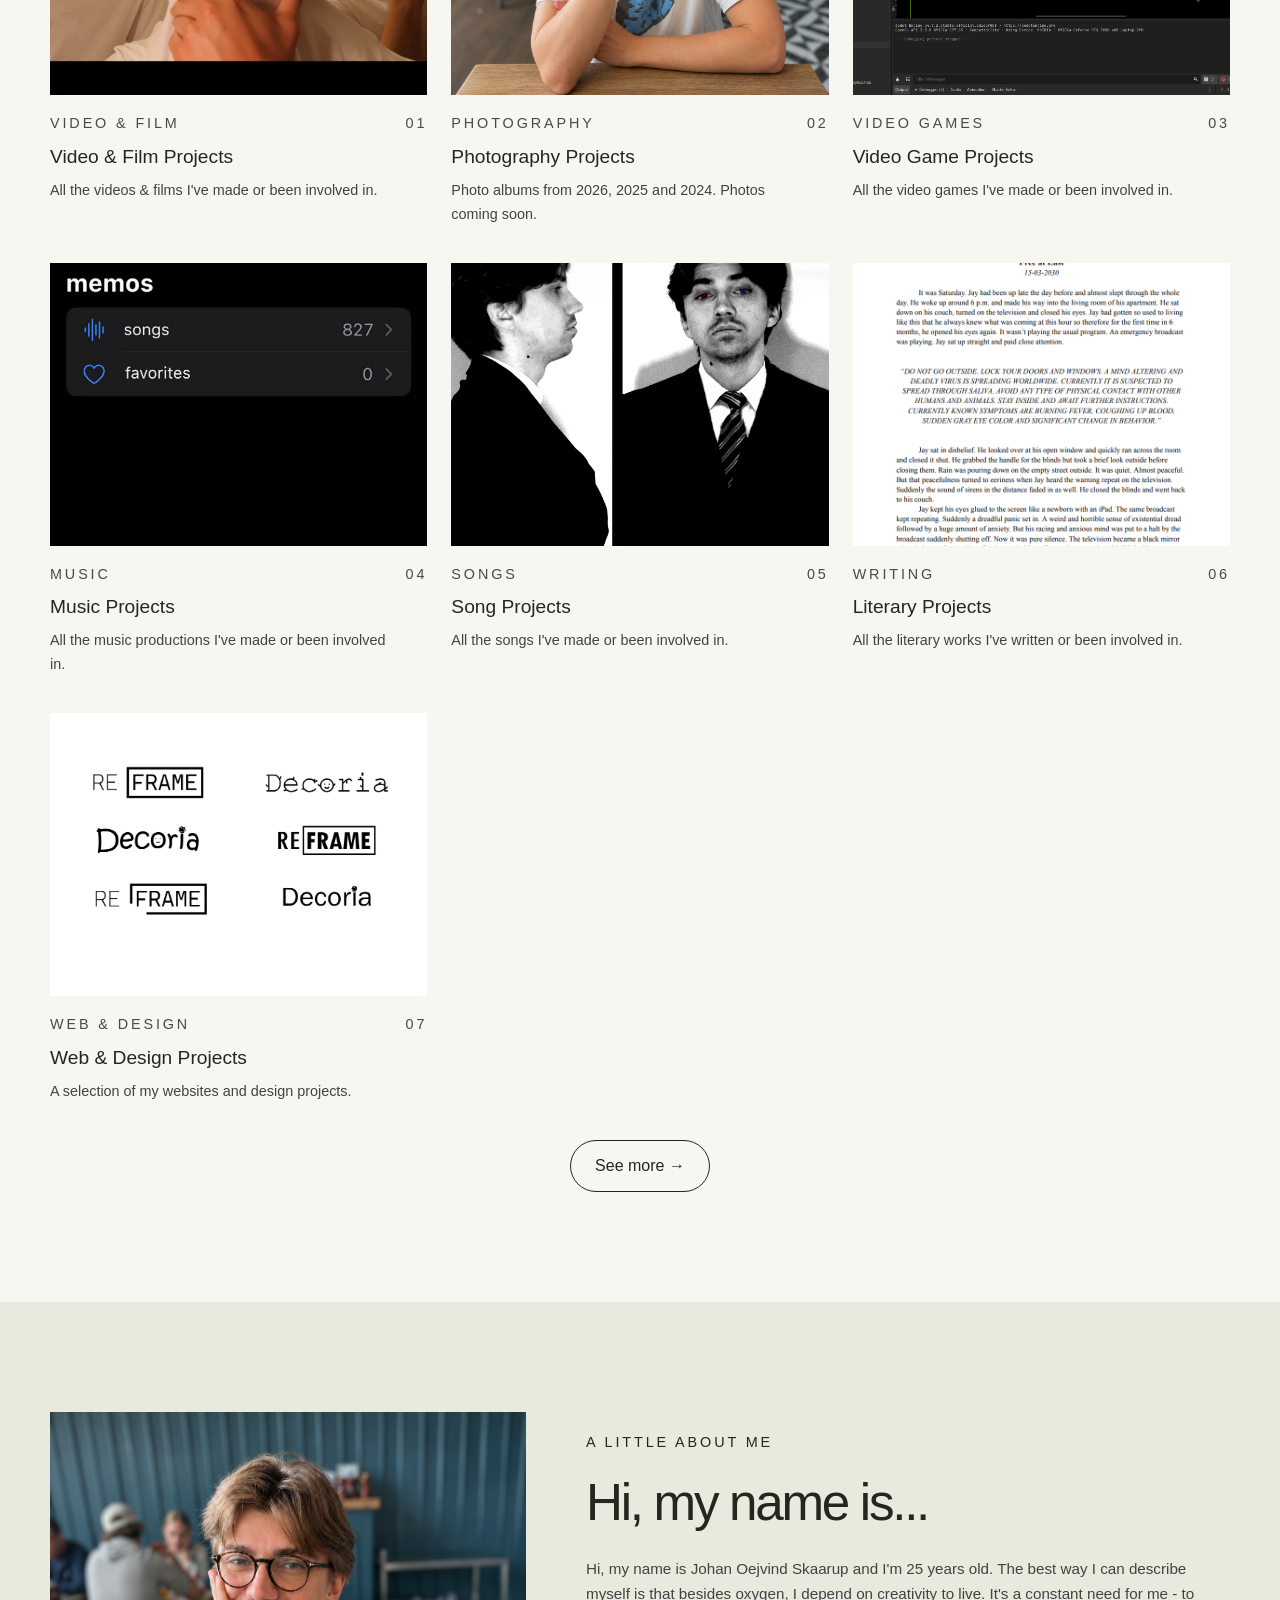
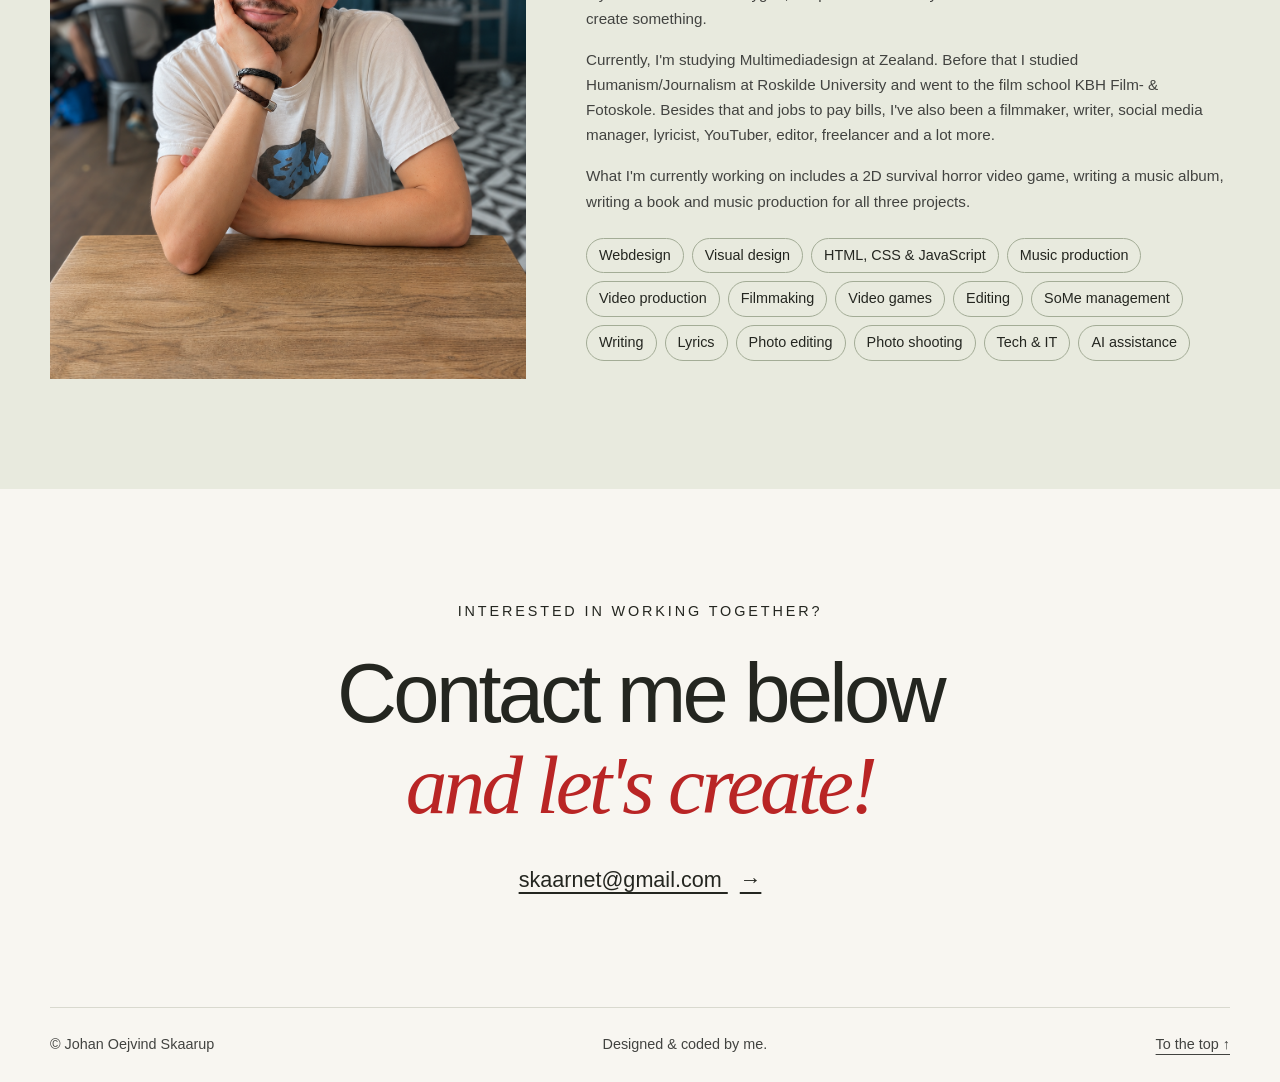
==== commit c6587aeb: "Add photography albums and improve accessibility" ====
--- a/index.html
+++ b/index.html
@@ -1,21 +1,21 @@
 <!DOCTYPE html>
-<html lang="da">
+<html lang="en">
 <head>
   <meta charset="UTF-8">
   <meta name="viewport" content="width=device-width, initial-scale=1.0">
-  <meta name="description" content="Johan Øjvind Skaarup – multimediedesignerstuderende på Zealand. Portfolio med showreel og fremvisning af tidligere og nuværende projekter.">
+  <meta name="description" content="Johan Oejvind Skaarup – multimedia design student at Zealand. Explore my films, photography, games, music, writing and design projects.">
   <title>Johan Øjvind Skaarup · Portfolio</title>
   <link rel="stylesheet" href="style.css">
   <script src="script.js" defer></script>
 </head>
 <body>
-  <a class="skip-link" href="#indhold">Spring til indhold</a>
+  <a class="skip-link" href="#indhold">Skip to content</a>
 
   <!-- HEADER: Navnet og navigationen går igen på alle skærmstørrelser. -->
   <header class="site-header container">
-    <a class="logo" href="#forside" aria-label="Johan Øjvind Skaarup, til forsiden">JS<span aria-hidden="true">✳︎</span></a>
+    <a class="logo" href="#forside" aria-label="JS – Johan Oejvind Skaarup, home">JS<span aria-hidden="true">✳︎</span></a>
     <button class="menu-button" type="button" aria-controls="navigation" aria-expanded="false" hidden>Menu <span aria-hidden="true">☰</span></button>
-    <nav id="navigation" aria-label="Hovednavigation">
+    <nav id="navigation" aria-label="Main navigation">
       <a href="index.html#forside">Home</a>
       <a href="projekter.html">Projects</a>
       <a href="om-mig.html">About me</a>
@@ -35,11 +35,11 @@
     <!-- SHOWREEL: Erstat pladsholderen med din egen video. Se README. -->
     <section class="showreel container" id="showreel" aria-labelledby="reel-title">
       <div class="section-top"><p class="section-label">Showreel</p></div>
-      <img class="showreel-image" src="assets/showreel.png" alt="Showreel er på vej. Her kommer min video på 60–90 sekunder." width="2360" height="1080">
+      <img class="showreel-image" src="assets/showreel.png" alt="Showreel coming soon." width="2360" height="1080">
       <!-- Når videoen er klar: Erstat billedet ovenfor med:
       <video class="showreel-video" controls playsinline preload="metadata" poster="assets/showreel.png">
         <source src="assets/showreel.mp4" type="video/mp4">
-        <track kind="captions" src="assets/undertekster.vtt" srclang="da" label="Dansk">
+        <track kind="captions" src="assets/undertekster.vtt" srclang="en" label="Dansk">
         Din browser kan ikke afspille videoen. <a href="assets/showreel.mp4">Hent videoen</a>.
       </video>
       Tilføj selv MP4, poster og eventuelle undertekster, før du bruger eksemplet.
@@ -61,11 +61,20 @@
           <p>All the videos & films I've made or been involved in.</p>
         </article>
         <article class="project-card">
+          <a class="project-link" href="projekter.html#photography" aria-label="Explore my photography albums">
+            <img src="assets/project_pics_files/cv_4.png" alt="Temporary portrait photo for the photography section" width="800" height="600" loading="lazy">
+            <span class="project-overlay">Learn more</span>
+          </a>
+          <div class="project-meta"><span>Photography</span><span>02</span></div>
+          <h3>Photography Projects</h3>
+          <p>Photo albums from 2026, 2025 and 2024. Photos coming soon.</p>
+        </article>
+        <article class="project-card">
           <a class="project-link" href="projekter.html#video-game" aria-label="Learn more about my video game">
             <img src="assets/video_game_screenshot1.png" alt="Screenshot for my video games" width="800" height="600" loading="lazy">
             <span class="project-overlay">Learn more</span>
           </a>
-          <div class="project-meta"><span>Video games</span><span>02</span></div>
+          <div class="project-meta"><span>Video games</span><span>03</span></div>
           <h3>Video Game Projects</h3>
           <p>All the video games I've made or been involved in.</p>
         </article>
@@ -74,7 +83,7 @@
             <img src="assets/music_screenshot1.jpg" alt="Cover image for my music production" width="800" height="600" loading="lazy">
             <span class="project-overlay">Learn more</span>
           </a>
-          <div class="project-meta"><span>Music</span><span>03</span></div>
+          <div class="project-meta"><span>Music</span><span>04</span></div>
           <h3>Music Projects</h3>
           <p>All the music productions I've made or been involved in.</p>
         </article>
@@ -83,7 +92,7 @@
             <img src="assets/project_pics_files/music_2.jpg" alt="Cover image for my songs" width="800" height="600" loading="lazy">
             <span class="project-overlay">Learn more</span>
           </a>
-          <div class="project-meta"><span>Songs</span><span>04</span></div>
+          <div class="project-meta"><span>Songs</span><span>05</span></div>
           <h3>Song Projects</h3>
           <p>All the songs I've made or been involved in.</p>
         </article>
@@ -92,7 +101,7 @@
             <img src="assets/project_pics_files/writing_1.png" alt="Cover image for my writing" width="800" height="600" loading="lazy">
             <span class="project-overlay">Learn more</span>
           </a>
-          <div class="project-meta"><span>Writing</span><span>05</span></div>
+          <div class="project-meta"><span>Writing</span><span>06</span></div>
           <h3>Literary Projects</h3>
           <p>All the literary works I've written or been involved in.</p>
         </article>
@@ -101,7 +110,7 @@
             <img src="assets/project_pics_files/decoria_1.jpg" alt="Decoria design project" width="800" height="600" loading="lazy">
             <span class="project-overlay">Learn more</span>
           </a>
-          <div class="project-meta"><span>Web &amp; Design</span><span>06</span></div>
+          <div class="project-meta"><span>Web &amp; Design</span><span>07</span></div>
           <h3>Web &amp; Design Projects</h3>
           <p>A selection of my websites and design projects.</p>
         </article>
@@ -112,14 +121,14 @@
     <!-- OM MIG: Tilpas teksten, så den afspejler dig og dine kompetencer. -->
     <section class="about section-space" id="om-mig" aria-labelledby="about-title">
       <div class="container about-grid">
-        <img class="portrait-image" src="assets/project_pics_files/cv_4.png" alt="Pladsholder til Johans portræt – her kan dit eget billede komme">
+        <img class="portrait-image" src="assets/project_pics_files/cv_4.png" alt="Portrait of Johan Oejvind Skaarup">
         <div class="about-copy">
           <p class="section-label">A little about me</p>
           <h2 id="about-title">Hi, my name is...<br></h2>
           <p>Hi, my name is Johan Oejvind Skaarup and I'm 25 years old. The best way I can describe myself is that besides oxygen, I depend on creativity to live. It's a constant need for me - to create something.</p>
           <p>Currently, I'm studying Multimediadesign at Zealand. Before that I studied Humanism/Journalism at Roskilde University and went to the film school KBH Film- & Fotoskole. Besides that and jobs to pay bills, I've also been a filmmaker, writer, social media manager, lyricist, YouTuber, editor, freelancer and a lot more.</p>
           <p>What I'm currently working on includes a 2D survival horror video game, writing a music album, writing a book and music production for all three projects.</p>
-          <ul class="skills" aria-label="Portfolioens fagområder"><li>Webdesign</li>
+          <ul class="skills" aria-label="Areas of expertise"><li>Webdesign</li>
             <li>Visual design</li>
             <li>HTML, CSS &amp; JavaScript</li>
             <li>Music production</li>
@@ -144,7 +153,6 @@
           <h2 id="contact-title">Contact me below<br><span class="italic-heading">and let's create!</span></h2><a class="contact-link" href="mailto:skaarnet@gmail.com">skaarnet@gmail.com <span aria-hidden="true">→</span></a>
     </section>
 
-    <a class="more-link" href="#forside" style="margin-bottom: 120px">← Back to the top</a>
   </main>
   <footer class="site-footer container"><p>© Johan Oejvind Skaarup</p>
           <p>Designed &amp; coded by me.</p><a href="#forside">To the top ↑</a></footer>
--- a/style.css
+++ b/style.css
@@ -38,7 +38,7 @@
 button, a {
   -webkit-tap-highlight-color: transparent;
 }
-a:focus-visible, button:focus-visible, video:focus-visible {
+a:focus-visible, button:focus-visible, video:focus-visible, audio:focus-visible, iframe:focus-visible {
   outline: 3px solid #b94325;
   outline-offset: 6px;
 }
@@ -113,7 +113,7 @@
   flex-wrap: wrap;
 }
 .site-header nav a {
-  font-size: .75rem;
+  font-size: .9rem;
   text-decoration: none;
   padding-block: 6px;
 }
@@ -153,7 +153,7 @@
   margin-bottom: 14px;
 }
 .section-top h2 {
-  font-size: .85rem;
+  font-size: .9rem;
 }
 .showreel-image {
   width: 100%;
@@ -191,7 +191,7 @@
   display: flex;
   justify-content: space-between;
   margin-block: 17px 10px;
-  font-size: .65rem;
+  font-size: .9rem;
   text-transform: uppercase;
   letter-spacing: .20em;
   color: #494a47;
@@ -202,7 +202,7 @@
 }
 .project-card p {
   color: #424340;
-  font-size: .85rem;
+  font-size: .9rem;
   max-width: 340px;
 }
 
@@ -243,7 +243,7 @@
   gap: 8px;
 }
 .skills li {
-  font-size: .7rem;
+  font-size: .9rem;
   border: 1px solid #a3ac96;
   border-radius: 30px;
   padding: 5px 12px;
@@ -272,7 +272,7 @@
   flex-direction: column;
   gap: 12px;
   padding-block: 25px;
-  font-size: .7rem;
+  font-size: .9rem;
   color: #424340;
 }
 
@@ -400,11 +400,6 @@
 }
 #short-film h3:not(:first-of-type) {
   padding-top: 30px;
-}
-.media-note {
-  font-size: .85rem;
-  color: #424340;
-  margin-top: 12px;
 }
 
 /* Galleriet beholder den mindre bredde, også når flere billeder tilføjes. */
@@ -571,3 +566,8 @@
 .image-next {
   right: 8px;
 }
+
+/* FOTOALBUM: Luft mellem de forskellige år. */
+.photo-album-title {
+  margin-top: 30px;
+}
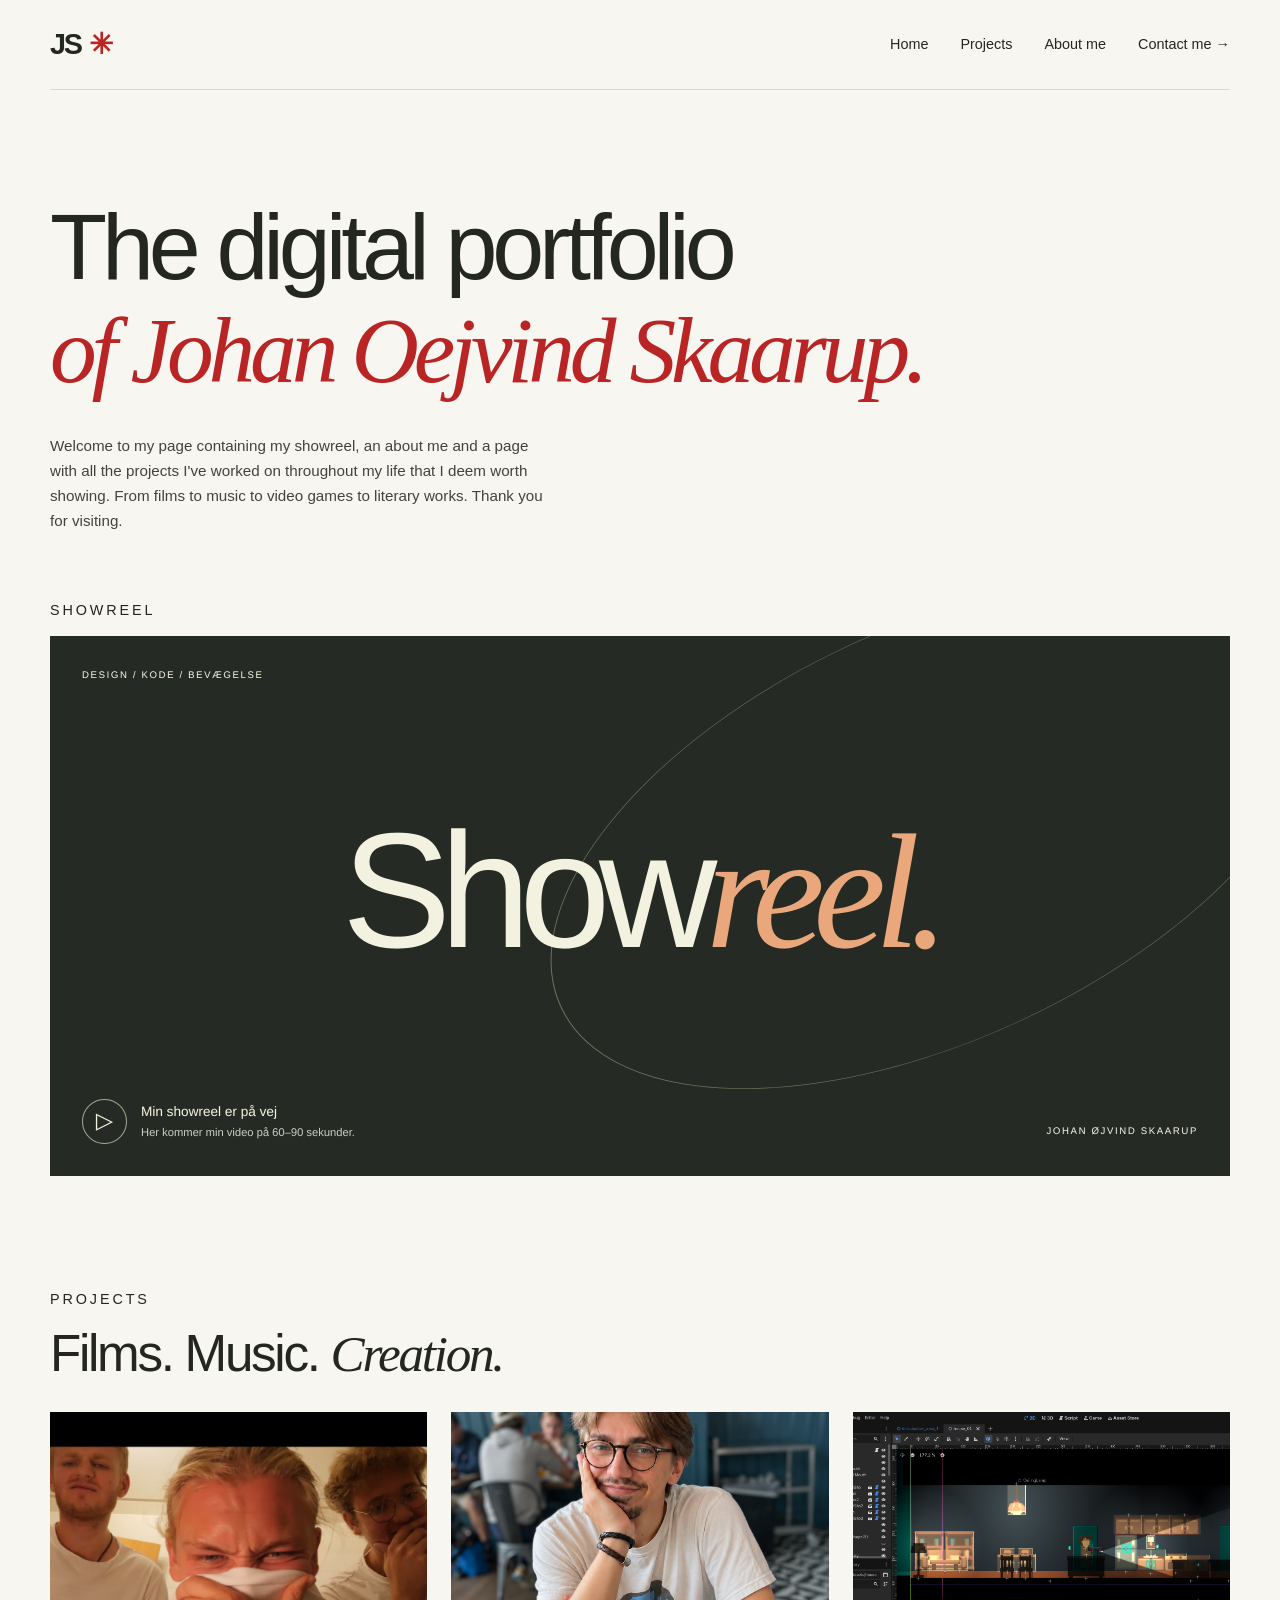
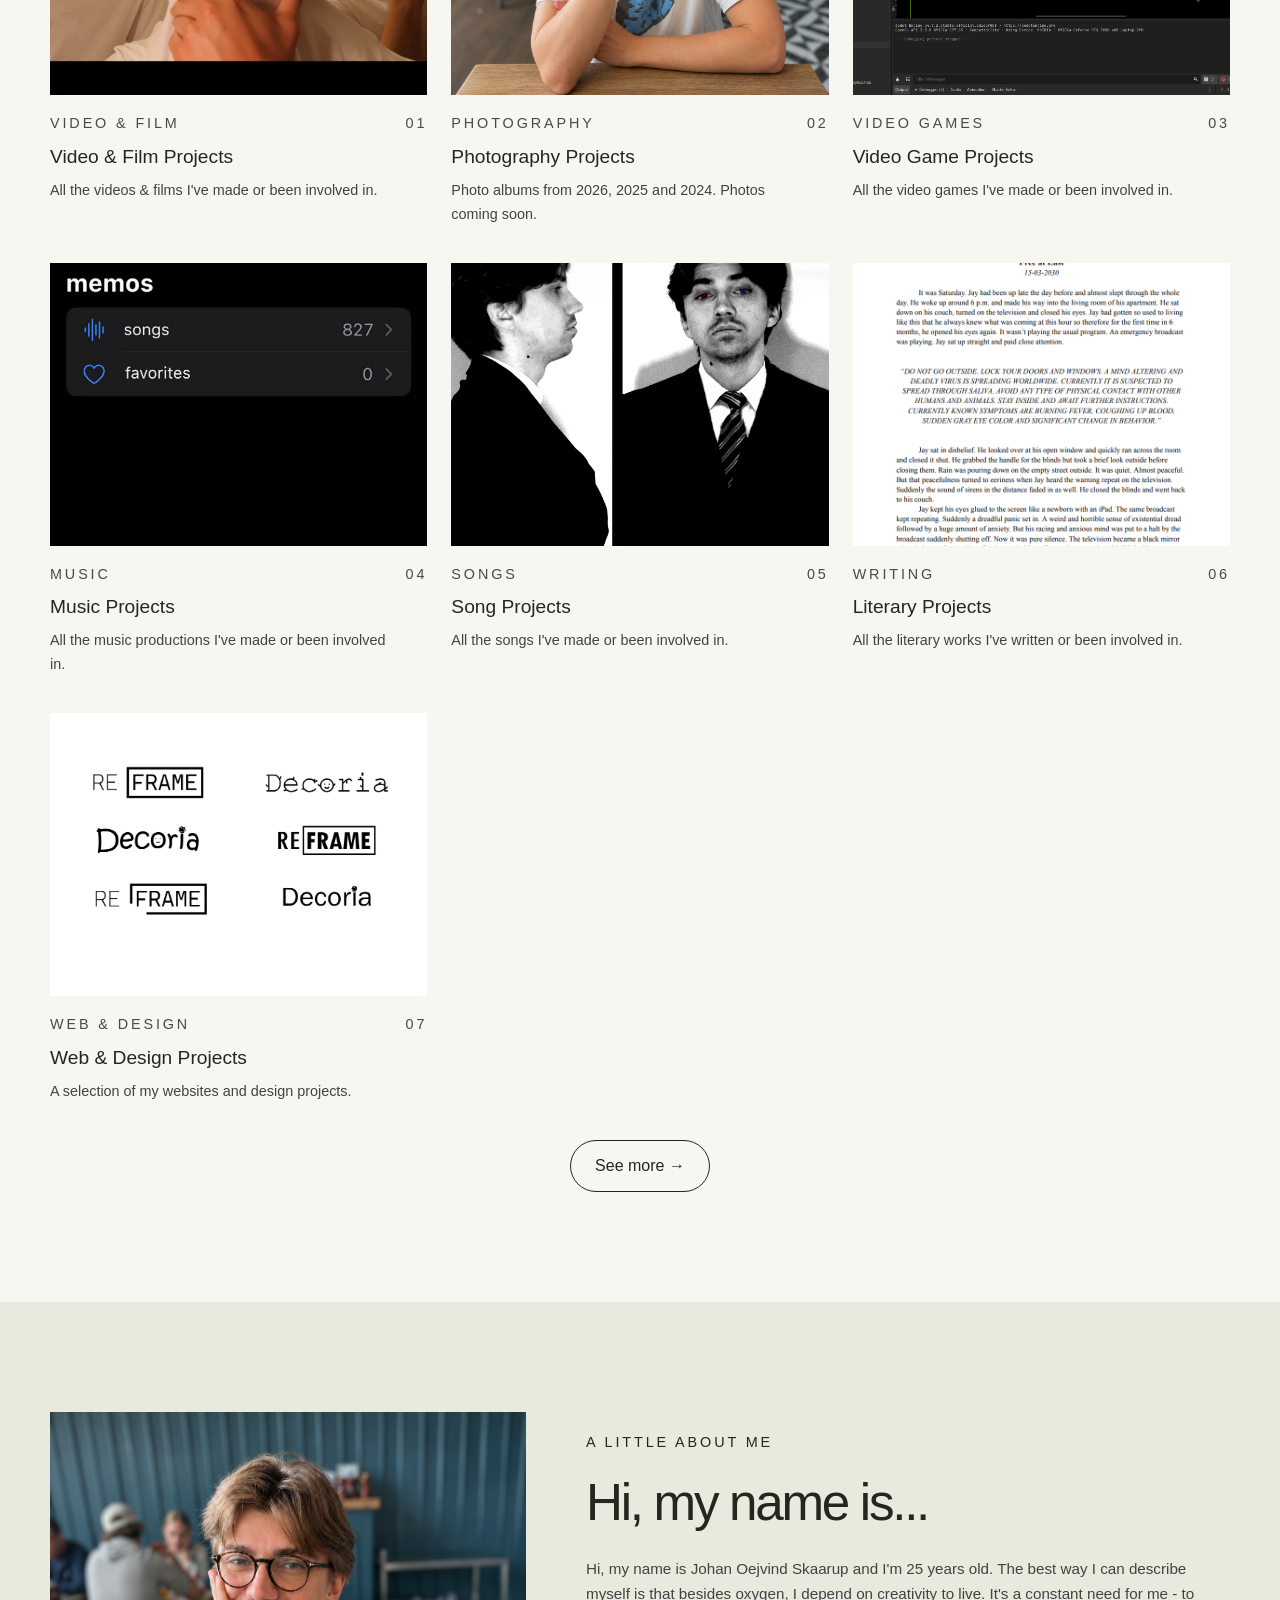
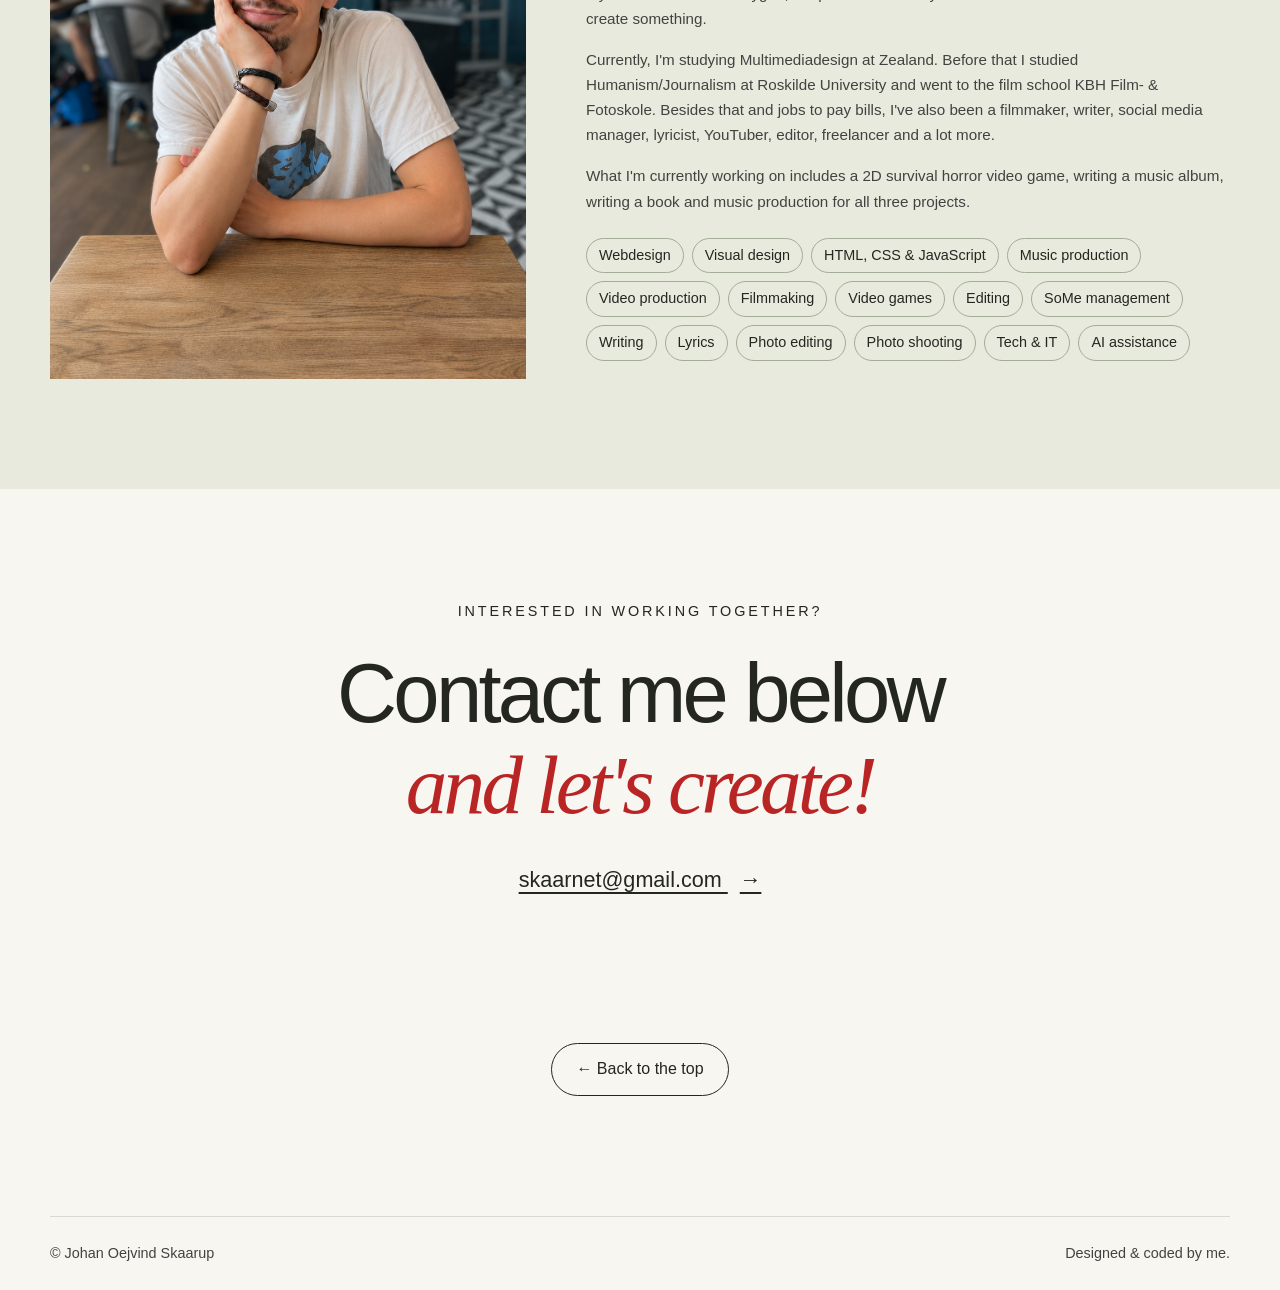
==== commit d3ec95f2: "Restore prominent back-to-top links instead of footer links" ====
--- a/index.html
+++ b/index.html
@@ -153,8 +153,9 @@
           <h2 id="contact-title">Contact me below<br><span class="italic-heading">and let's create!</span></h2><a class="contact-link" href="mailto:skaarnet@gmail.com">skaarnet@gmail.com <span aria-hidden="true">→</span></a>
     </section>
 
+    <a class="more-link" href="#forside" style="margin-bottom: 120px">← Back to the top</a>
   </main>
   <footer class="site-footer container"><p>© Johan Oejvind Skaarup</p>
-          <p>Designed &amp; coded by me.</p><a href="#forside">To the top ↑</a></footer>
+          <p>Designed &amp; coded by me.</p></footer>
 </body>
 </html>
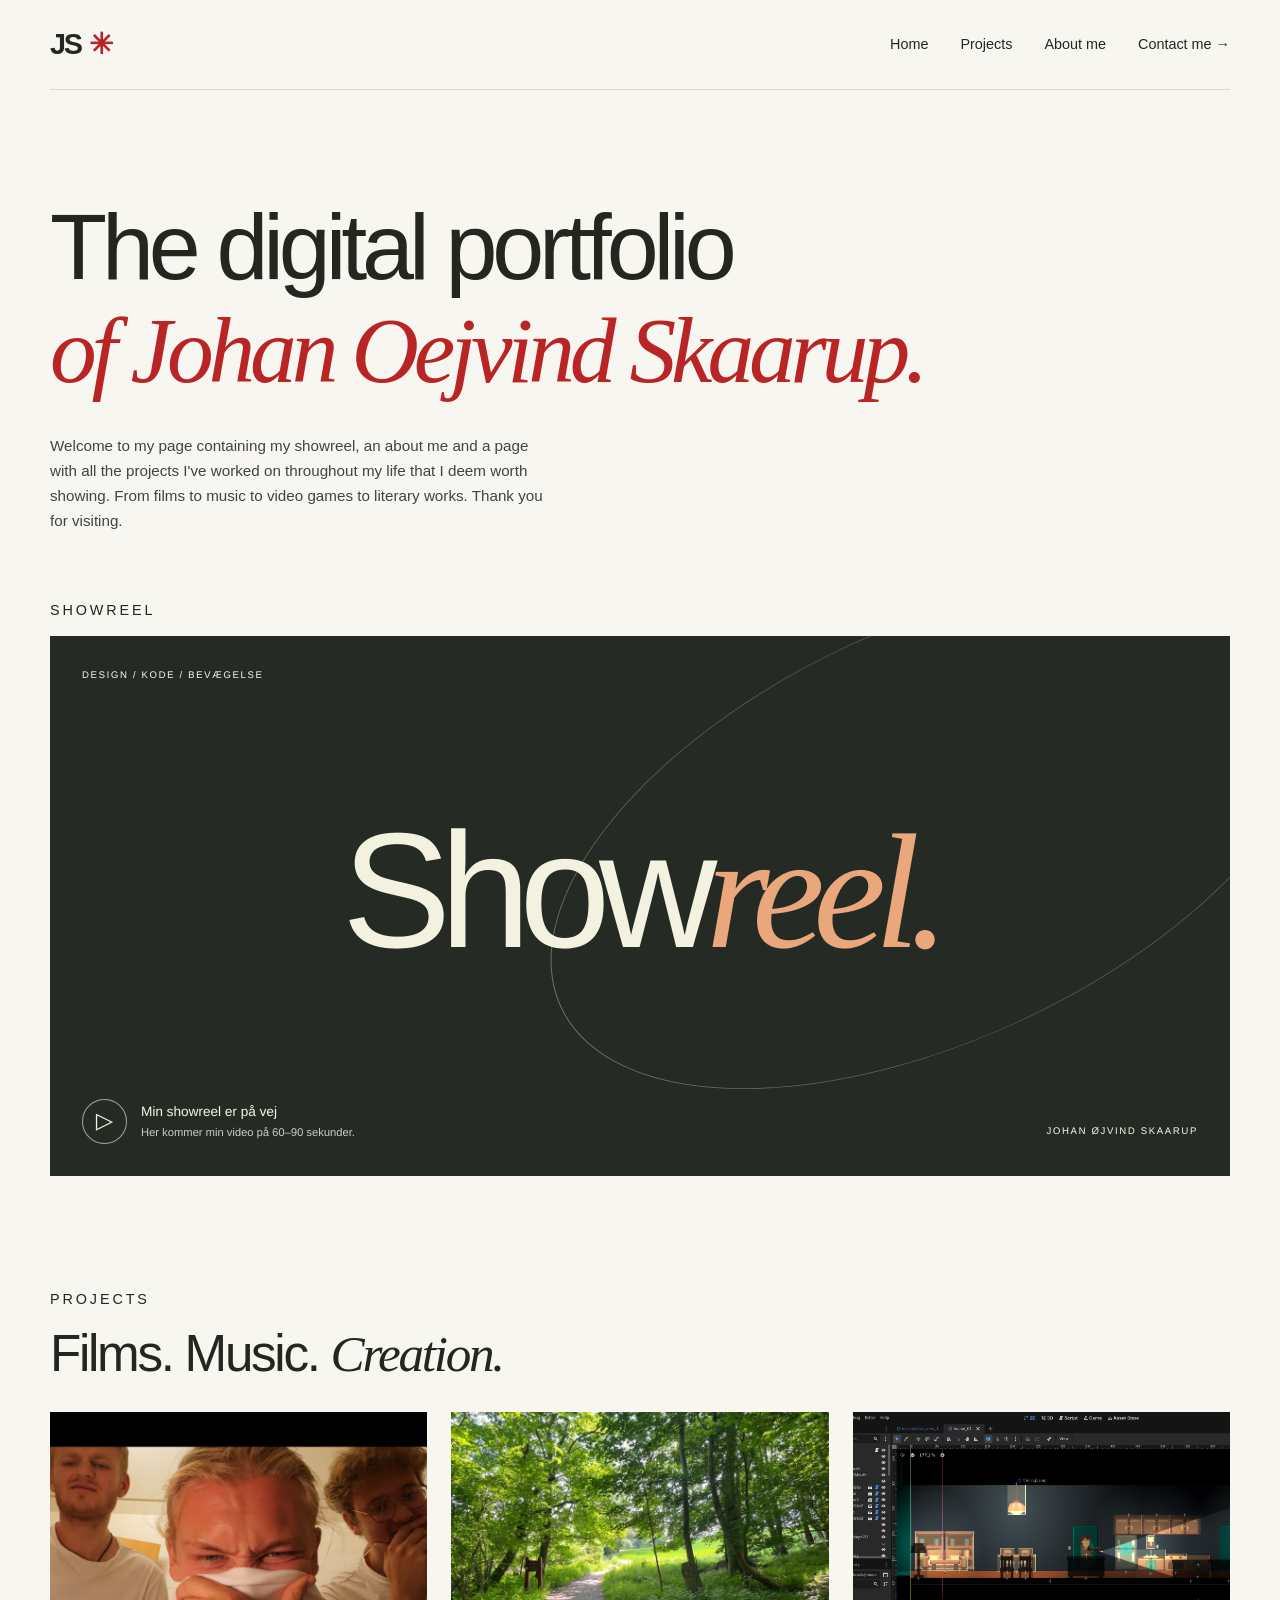
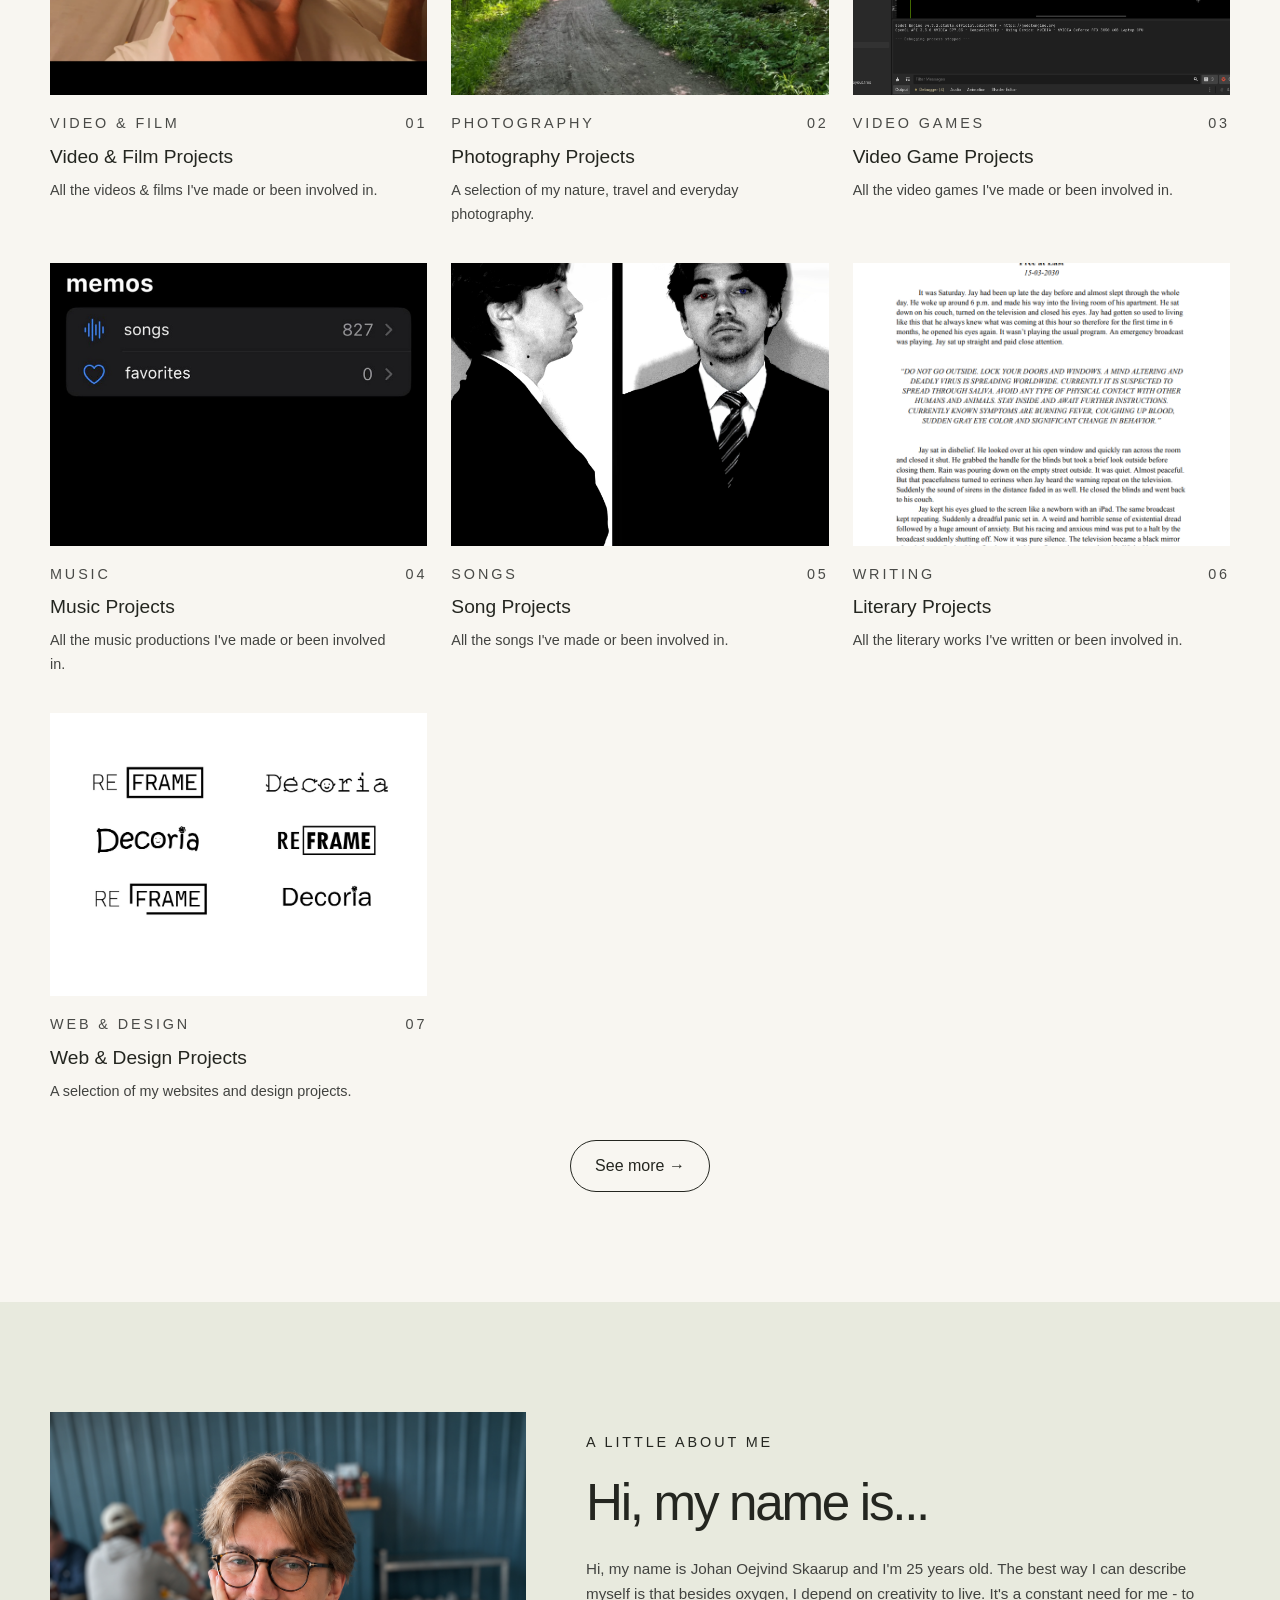
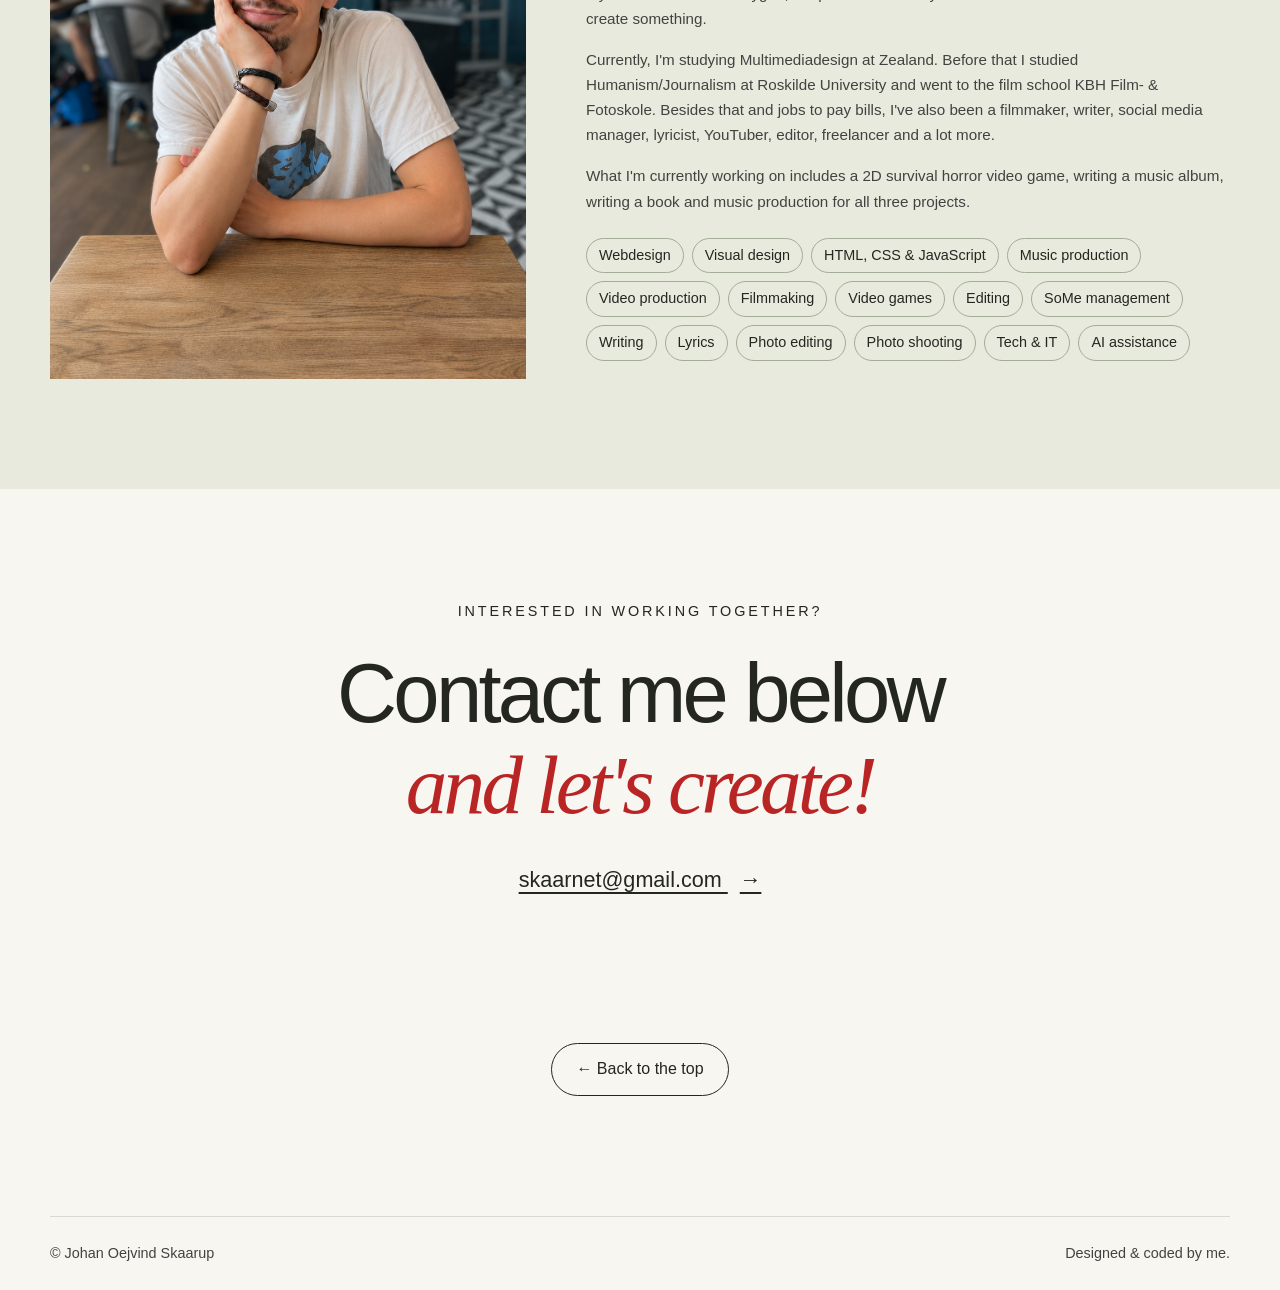
==== commit 3c2a9b39: "Add optimized photography albums and cover artwork" ====
--- a/index.html
+++ b/index.html
@@ -62,12 +62,12 @@
         </article>
         <article class="project-card">
           <a class="project-link" href="projekter.html#photography" aria-label="Explore my photography albums">
-            <img src="assets/project_pics_files/cv_4.png" alt="Temporary portrait photo for the photography section" width="800" height="600" loading="lazy">
+            <img src="assets/photography/photography-cover.webp" alt="Narrow woodland path winding through bright green trees and grass" width="800" height="600" loading="lazy" decoding="async">
             <span class="project-overlay">Learn more</span>
           </a>
           <div class="project-meta"><span>Photography</span><span>02</span></div>
           <h3>Photography Projects</h3>
-          <p>Photo albums from 2026, 2025 and 2024. Photos coming soon.</p>
+          <p>A selection of my nature, travel and everyday photography.</p>
         </article>
         <article class="project-card">
           <a class="project-link" href="projekter.html#video-game" aria-label="Learn more about my video game">
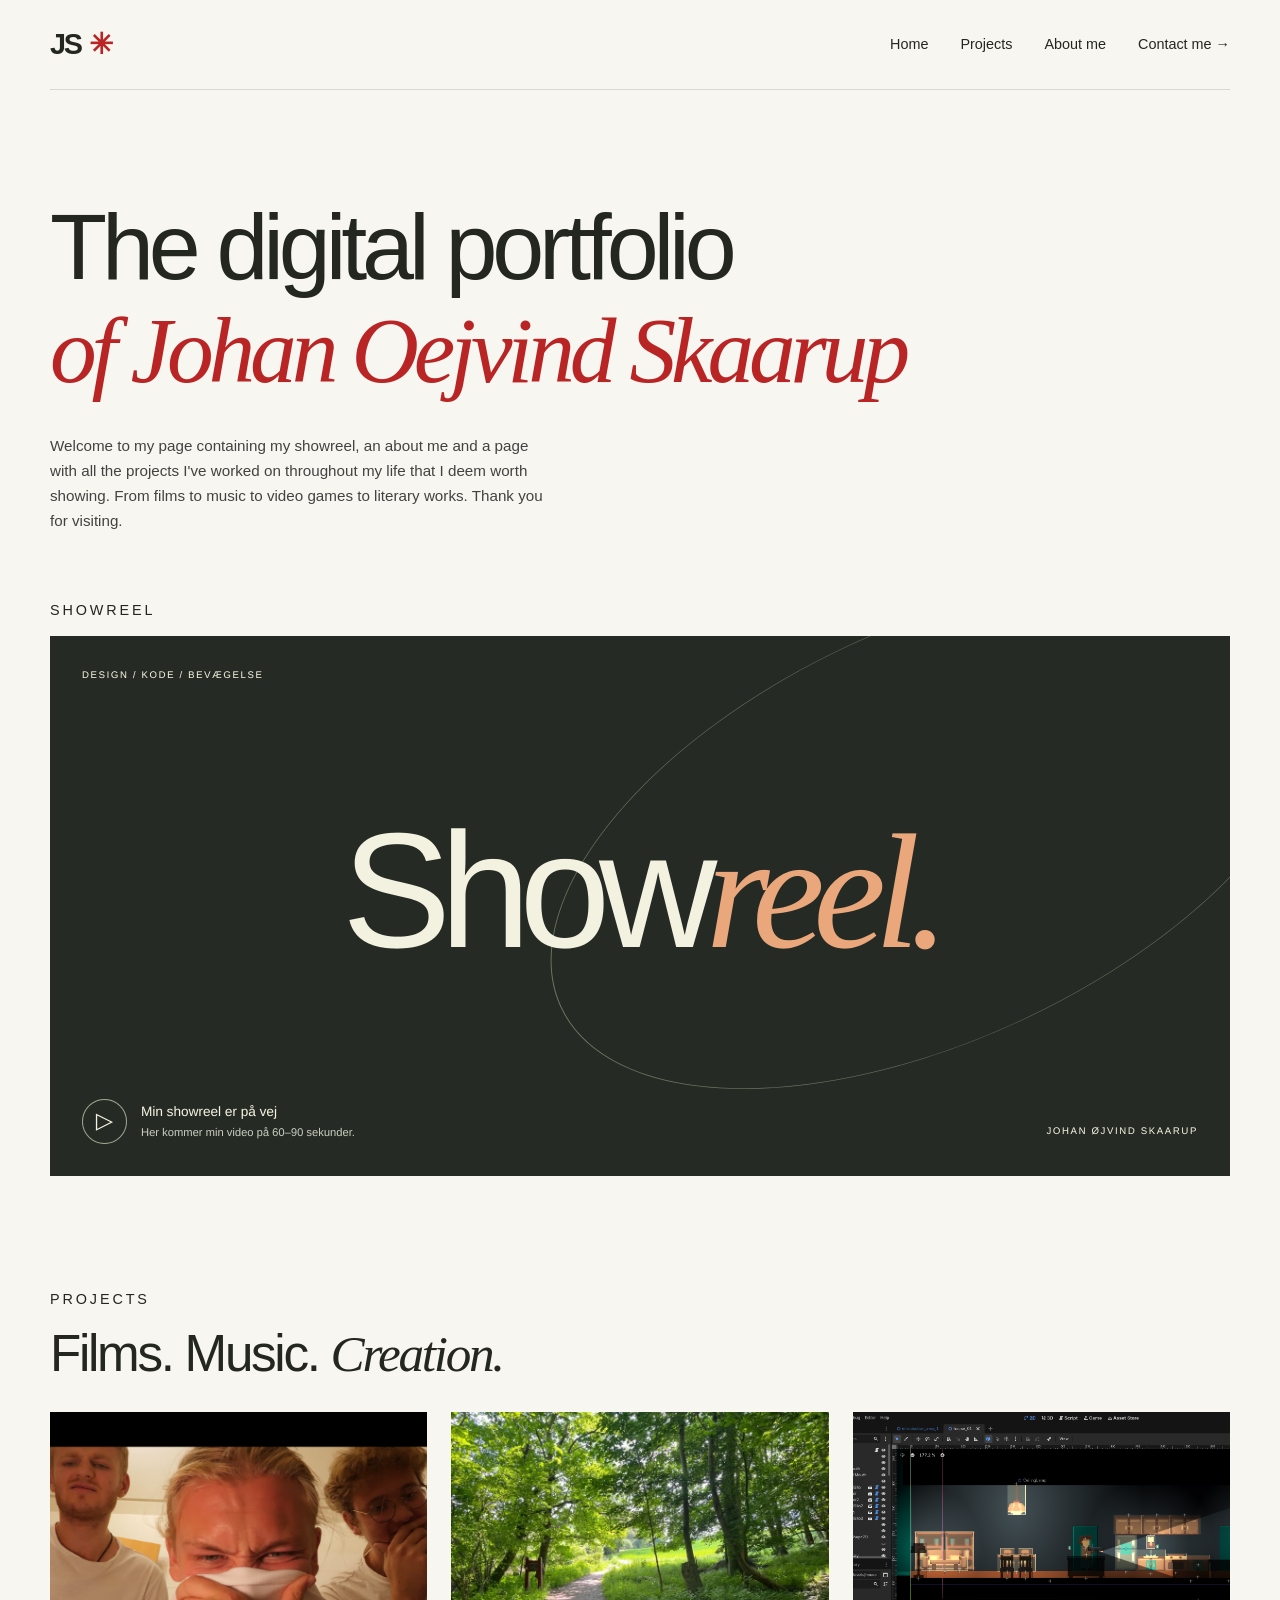
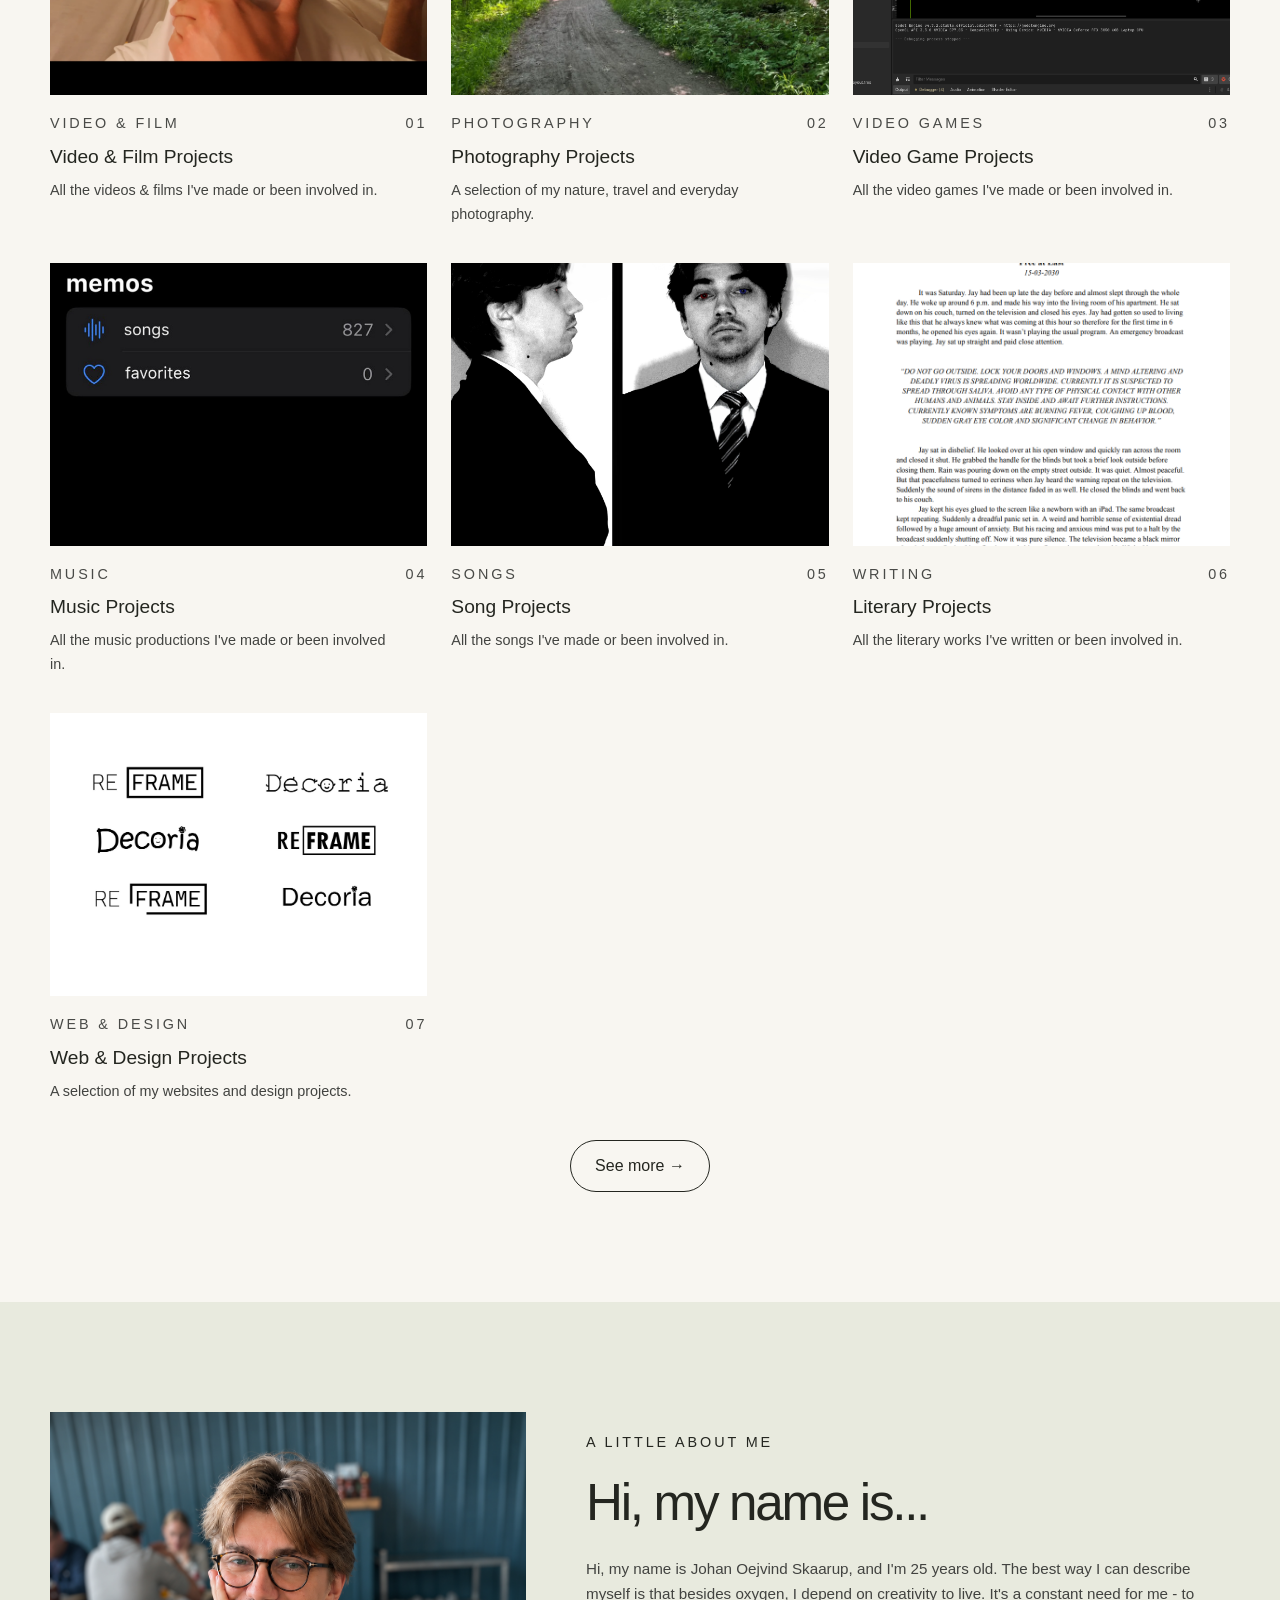
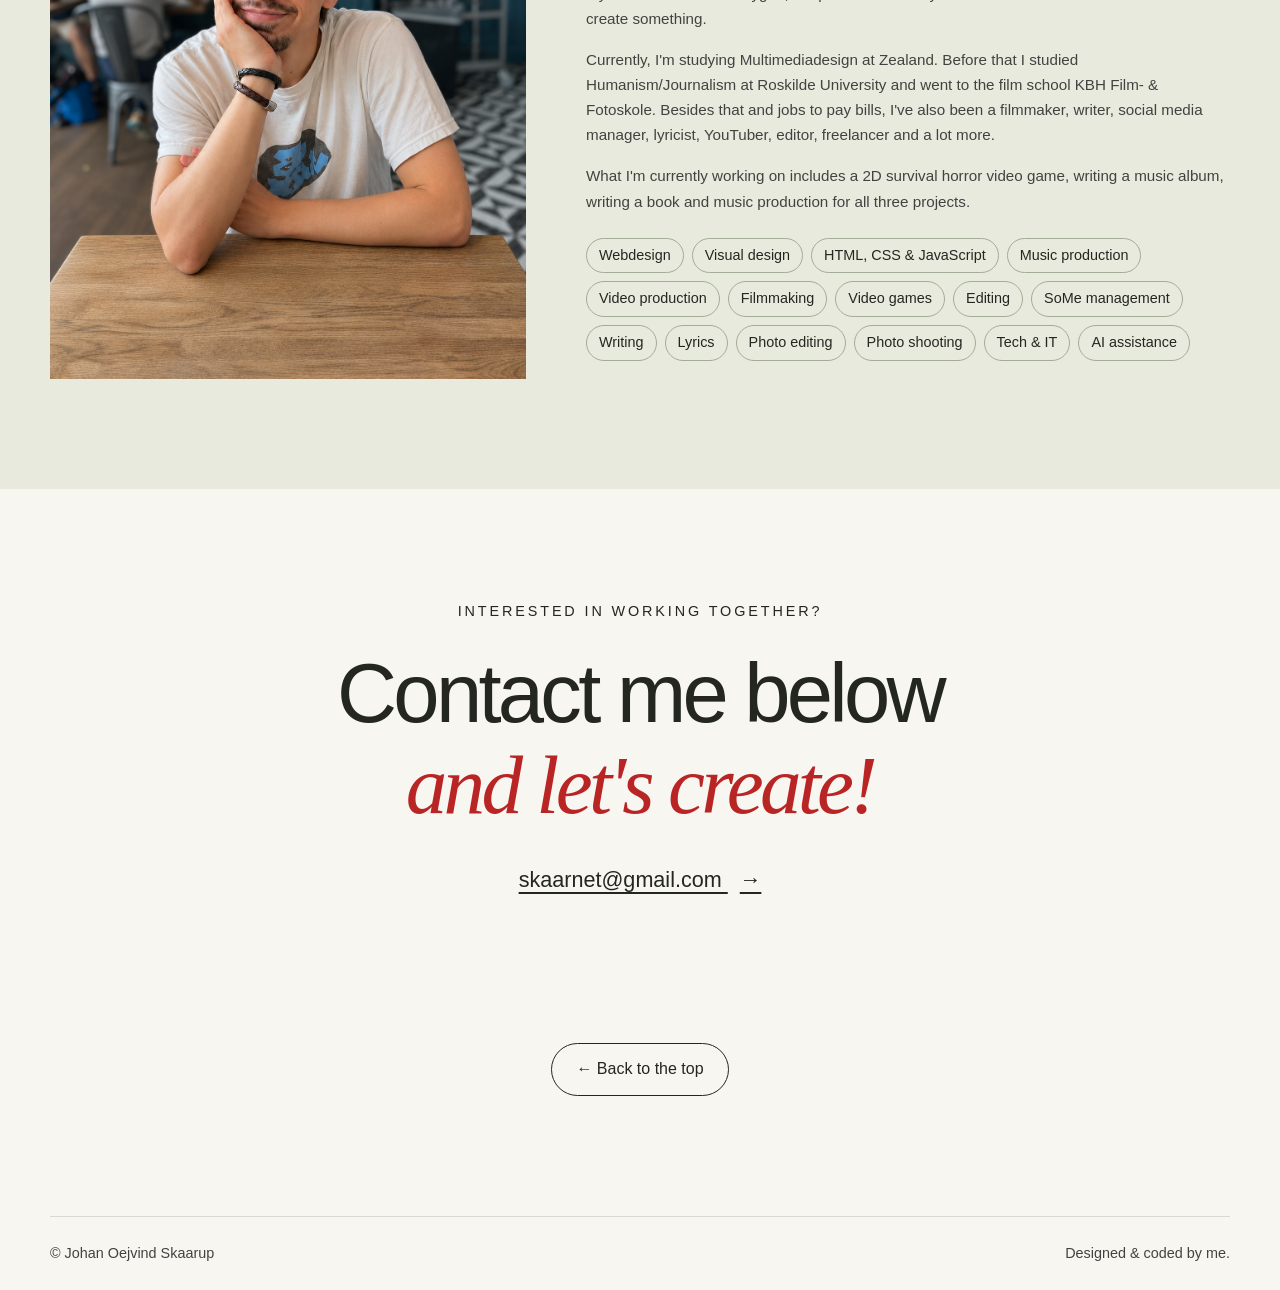
==== commit 7b4e8ea5: "Made changed to design." ====
--- a/index.html
+++ b/index.html
@@ -26,7 +26,7 @@
   <main id="indhold">
     <!-- INTRO: Ret overskrift og introduktion her. -->
     <section class="hero container" id="forside" aria-labelledby="hero-title">
-      <h1 id="hero-title">The digital portfolio<br><span class="italic-heading">of Johan Oejvind Skaarup.</span></h1>
+      <h1 id="hero-title">The digital portfolio<br><span class="italic-heading">of Johan Oejvind Skaarup</span></h1>
       <div class="hero-bottom">
         <p>Welcome to my page containing my showreel, an about me and a page with all the projects I've worked on throughout my life that I deem worth showing. From films to music to video games to literary works. Thank you for visiting.</p>
       </div>
@@ -125,7 +125,7 @@
         <div class="about-copy">
           <p class="section-label">A little about me</p>
           <h2 id="about-title">Hi, my name is...<br></h2>
-          <p>Hi, my name is Johan Oejvind Skaarup and I'm 25 years old. The best way I can describe myself is that besides oxygen, I depend on creativity to live. It's a constant need for me - to create something.</p>
+          <p>Hi, my name is Johan Oejvind Skaarup, and I'm 25 years old. The best way I can describe myself is that besides oxygen, I depend on creativity to live. It's a constant need for me - to create something.</p>
           <p>Currently, I'm studying Multimediadesign at Zealand. Before that I studied Humanism/Journalism at Roskilde University and went to the film school KBH Film- & Fotoskole. Besides that and jobs to pay bills, I've also been a filmmaker, writer, social media manager, lyricist, YouTuber, editor, freelancer and a lot more.</p>
           <p>What I'm currently working on includes a 2D survival horror video game, writing a music album, writing a book and music production for all three projects.</p>
           <ul class="skills" aria-label="Areas of expertise"><li>Webdesign</li>
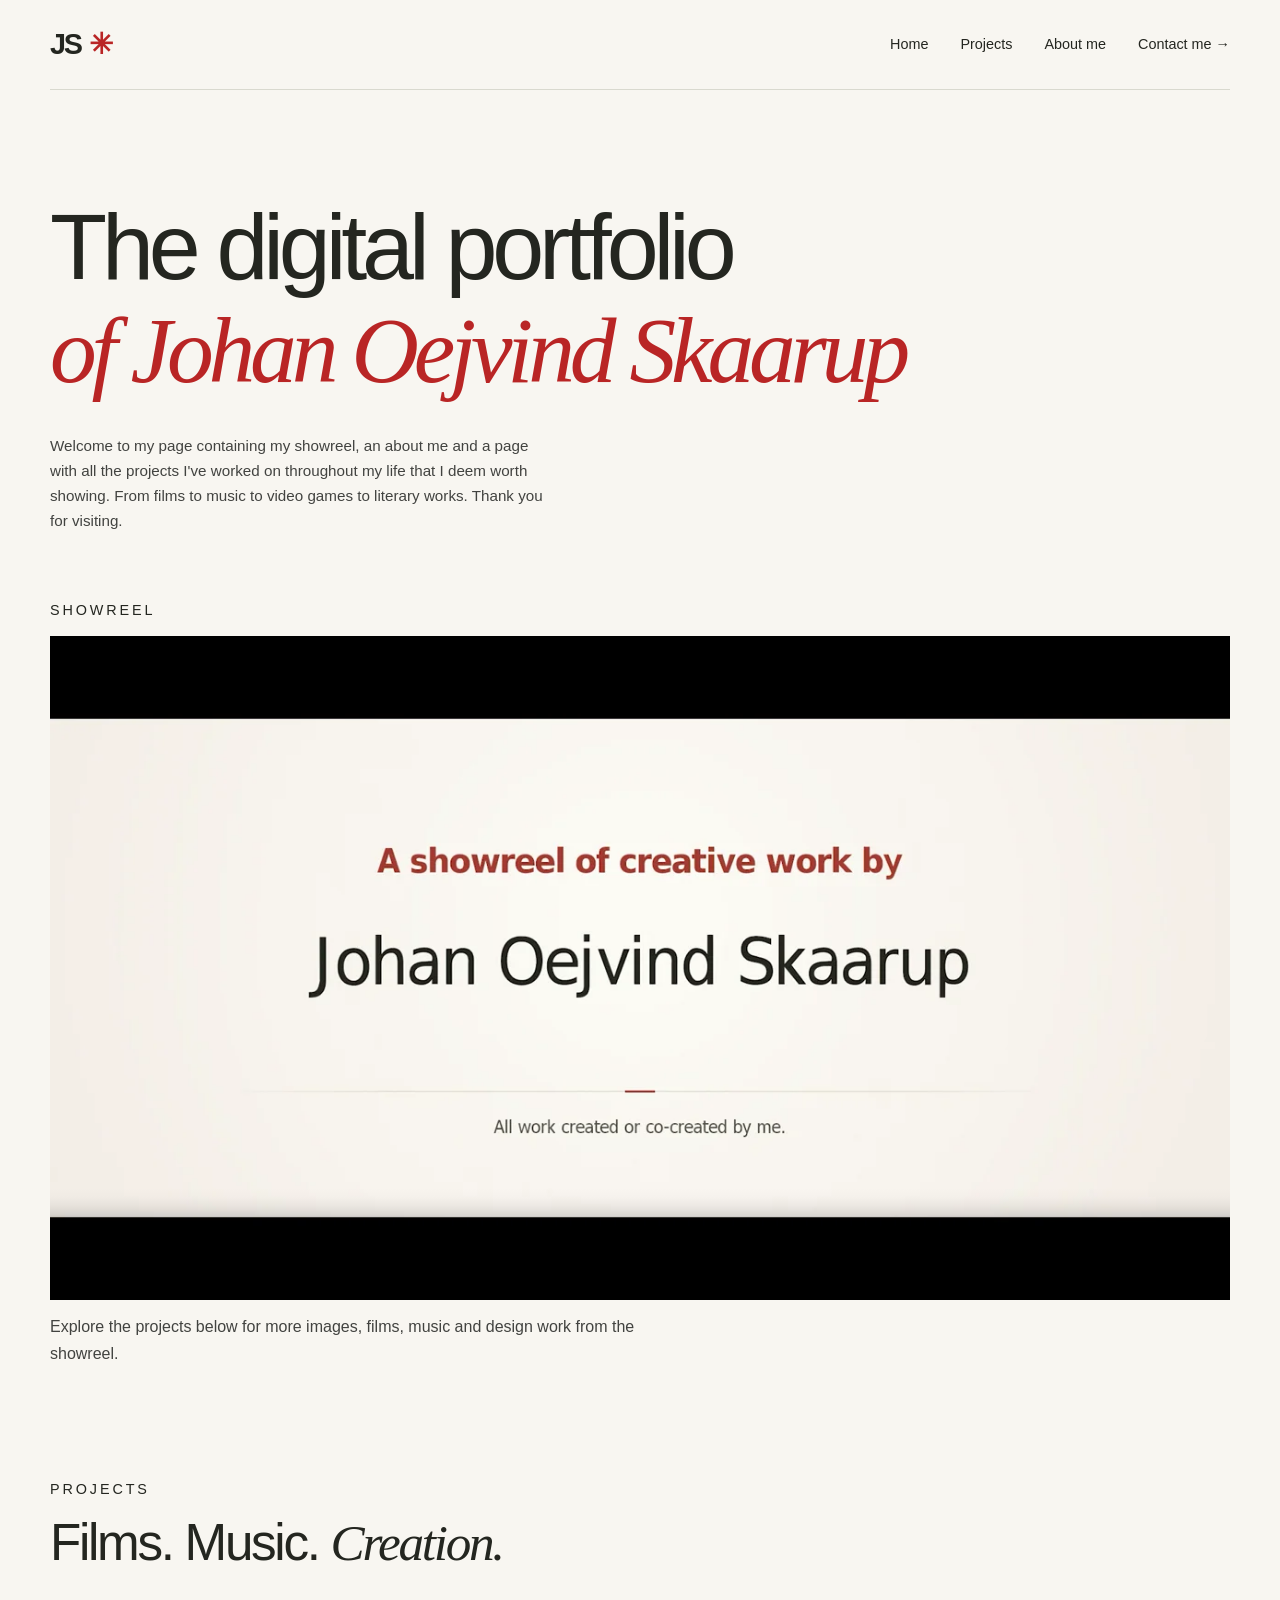
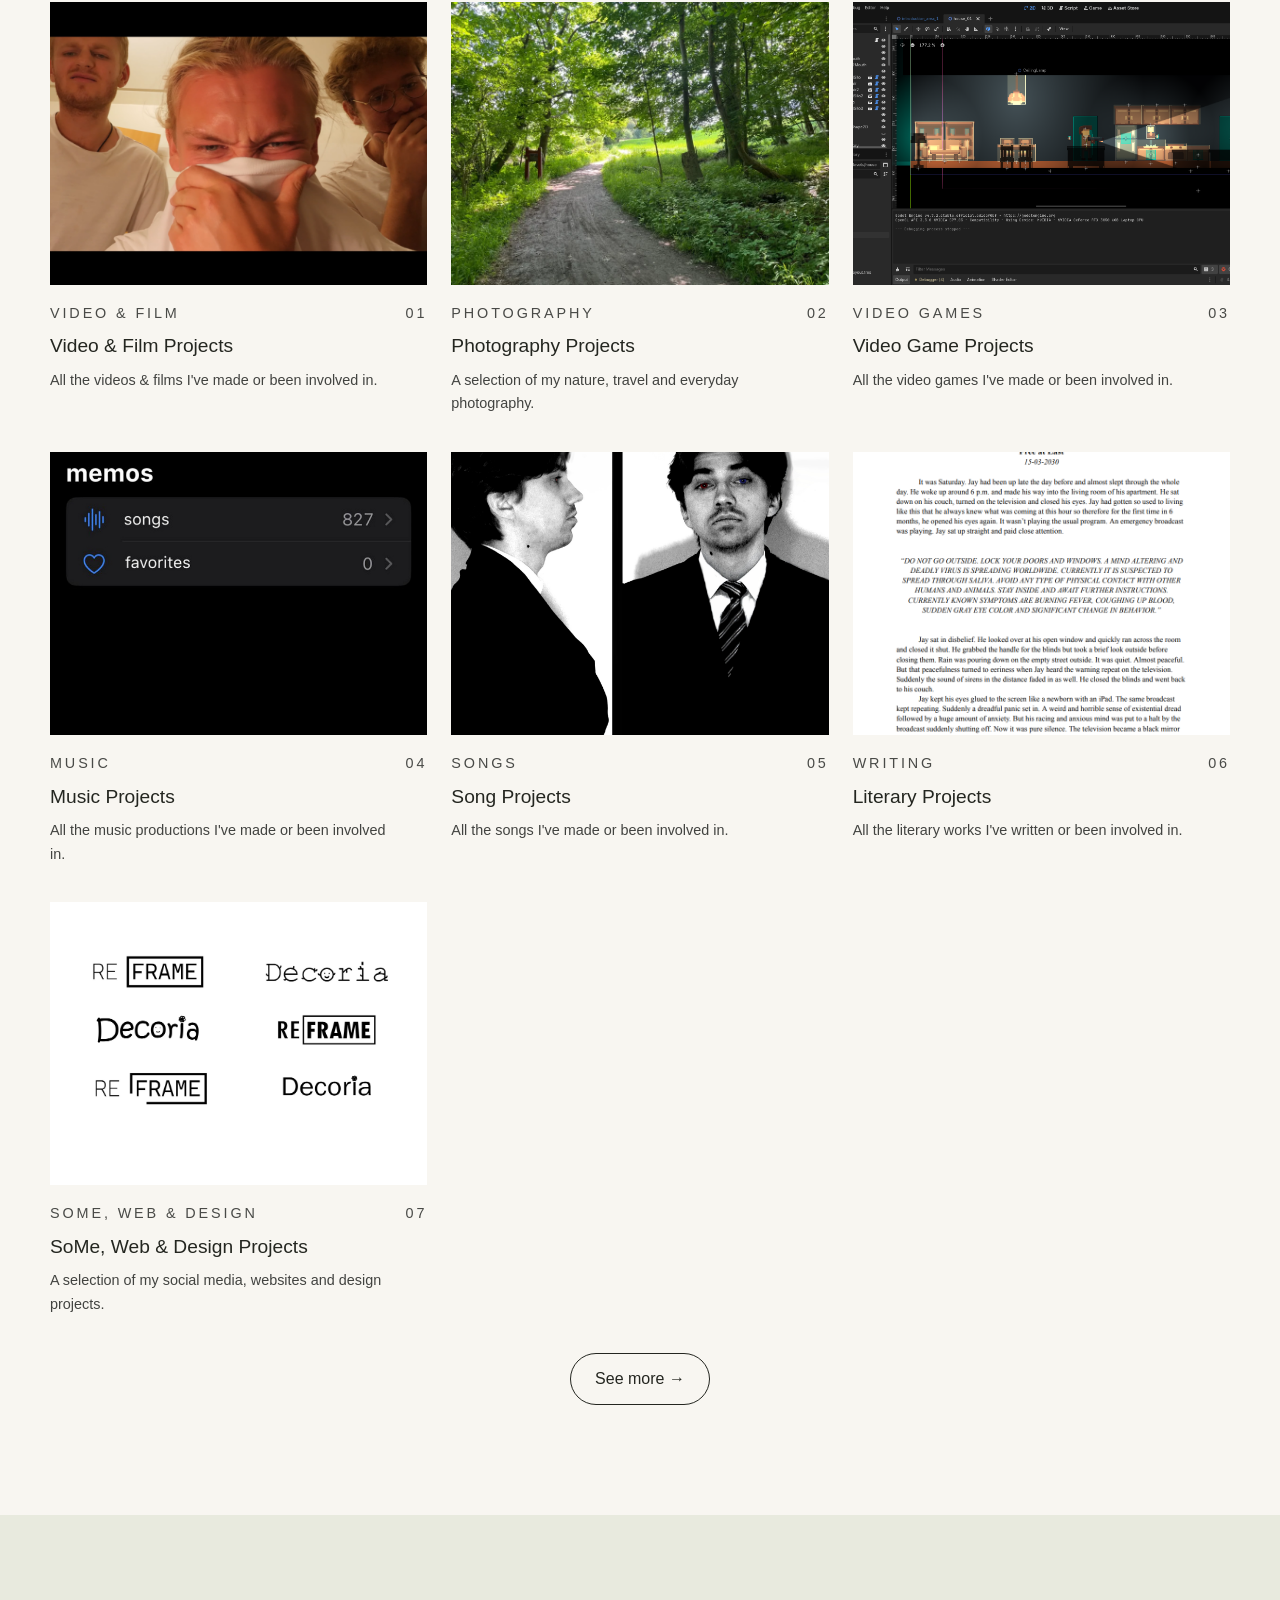
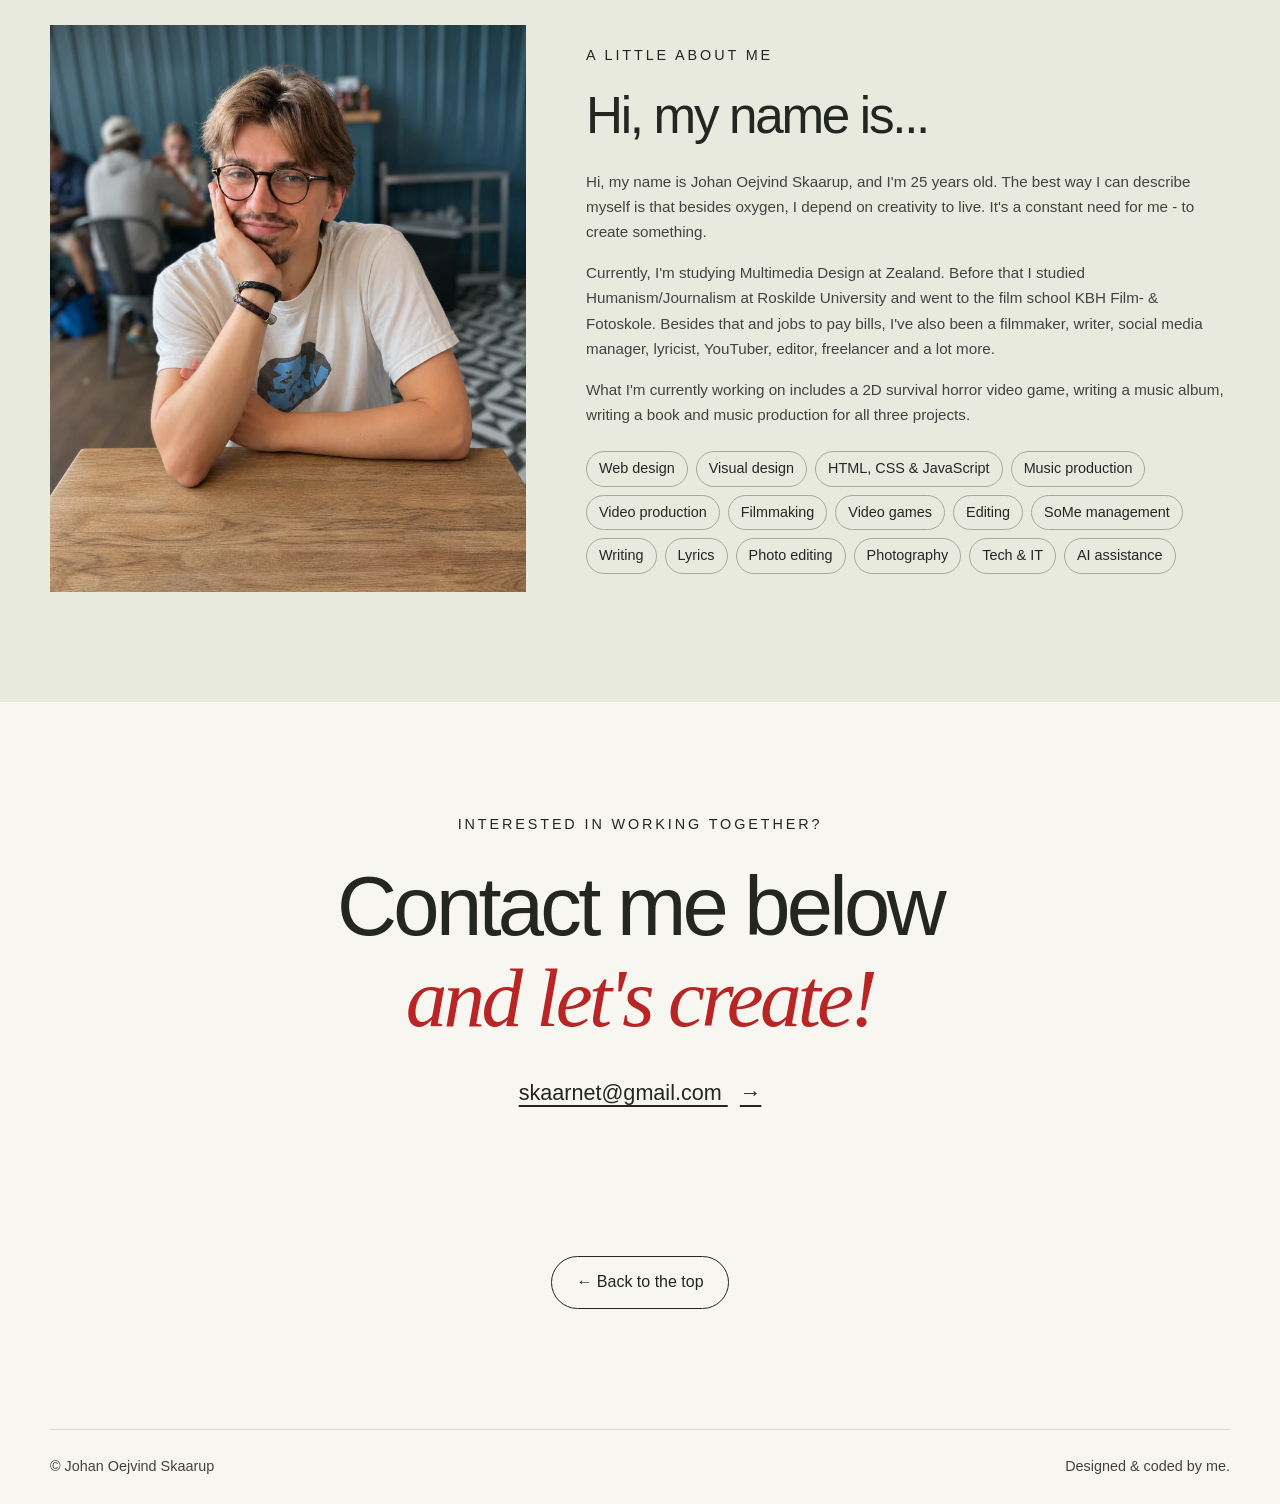
==== commit 5eaeba23: "Clean up portfolio and add showreel and missing soundtracks" ====
--- a/index.html
+++ b/index.html
@@ -4,7 +4,7 @@
   <meta charset="UTF-8">
   <meta name="viewport" content="width=device-width, initial-scale=1.0">
   <meta name="description" content="Johan Oejvind Skaarup – multimedia design student at Zealand. Explore my films, photography, games, music, writing and design projects.">
-  <title>Johan Øjvind Skaarup · Portfolio</title>
+  <title>Johan Oejvind Skaarup · Portfolio</title>
   <link rel="stylesheet" href="style.css">
   <script src="script.js" defer></script>
 </head>
@@ -16,52 +16,48 @@
     <a class="logo" href="#forside" aria-label="JS – Johan Oejvind Skaarup, home">JS<span aria-hidden="true">✳︎</span></a>
     <button class="menu-button" type="button" aria-controls="navigation" aria-expanded="false" hidden>Menu <span aria-hidden="true">☰</span></button>
     <nav id="navigation" aria-label="Main navigation">
-      <a href="index.html#forside">Home</a>
+      <a href="index.html#forside" aria-current="page">Home</a>
       <a href="projekter.html">Projects</a>
       <a href="om-mig.html">About me</a>
       <a href="#kontakt">Contact me<span aria-hidden="true"> →</span></a>
     </nav>
   </header>
 
-  <main id="indhold">
+  <main id="indhold" tabindex="-1">
     <!-- INTRO: Ret overskrift og introduktion her. -->
     <section class="hero container" id="forside" aria-labelledby="hero-title">
       <h1 id="hero-title">The digital portfolio<br><span class="italic-heading">of Johan Oejvind Skaarup</span></h1>
-      <div class="hero-bottom">
-        <p>Welcome to my page containing my showreel, an about me and a page with all the projects I've worked on throughout my life that I deem worth showing. From films to music to video games to literary works. Thank you for visiting.</p>
-      </div>
+      <p>Welcome to my page containing my showreel, an about me and a page with all the projects I've worked on throughout my life that I deem worth showing. From films to music to video games to literary works. Thank you for visiting.</p>
     </section>
 
-    <!-- SHOWREEL: Erstat pladsholderen med din egen video. Se README. -->
+    <!-- SHOWREEL: Browserens egen afspiller henter kun videoinformation, indtil man trykker play. -->
     <section class="showreel container" id="showreel" aria-labelledby="reel-title">
-      <div class="section-top"><p class="section-label">Showreel</p></div>
-      <img class="showreel-image" src="assets/showreel.png" alt="Showreel coming soon." width="2360" height="1080">
-      <!-- Når videoen er klar: Erstat billedet ovenfor med:
-      <video class="showreel-video" controls playsinline preload="metadata" poster="assets/showreel.png">
+      <h2 class="section-label" id="reel-title">Showreel</h2>
+      <video class="showreel-video" controls playsinline preload="metadata" poster="assets/showreel-poster.webp" width="1920" height="1080" aria-labelledby="reel-title">
         <source src="assets/showreel.mp4" type="video/mp4">
-        <track kind="captions" src="assets/undertekster.vtt" srclang="en" label="Dansk">
-        Din browser kan ikke afspille videoen. <a href="assets/showreel.mp4">Hent videoen</a>.
+        Your browser does not support video playback. <a href="assets/showreel.mp4">Download the showreel (MP4)</a>.
       </video>
-      Tilføj selv MP4, poster og eventuelle undertekster, før du bruger eksemplet.
-      -->
+      <p class="showreel-description">Explore the projects below for more images, films, music and design work from the showreel.</p>
     </section>
 
     <!-- PROJEKTER: Hvert kort linker til sin egen sektion i projekter.html. -->
     <section class="projects container section-space" id="projekter" aria-labelledby="projects-title">
-      <div class="section-heading"><div><p class="section-label">Projects</p>
-          <h2 id="projects-title">Films. Music. <span class="italic-heading">Creation.</span></h2></div></div>
+      <div class="section-heading">
+        <p class="section-label">Projects</p>
+        <h2 id="projects-title">Films. Music. <span class="italic-heading">Creation.</span></h2>
+      </div>
       <div class="project-grid">
         <article class="project-card">
-          <a class="project-link" href="projekter.html#short-film" aria-label="Learn more about my short film">
+          <a class="project-link" href="projekter.html#short-film" aria-label="Learn more about my videos and films">
             <img src="assets/short_film_screenshot1.png" alt="Screenshot for my videos and films" width="800" height="600" loading="lazy">
             <span class="project-overlay">Learn more</span>
           </a>
-          <div class="project-meta"><span>Video & Film</span><span>01</span></div>
-          <h3>Video & Film Projects</h3>
-          <p>All the videos & films I've made or been involved in.</p>
+          <div class="project-meta"><span>Video &amp; Film</span><span>01</span></div>
+          <h3>Video &amp; Film Projects</h3>
+          <p>All the videos &amp; films I've made or been involved in.</p>
         </article>
         <article class="project-card">
-          <a class="project-link" href="projekter.html#photography" aria-label="Explore my photography albums">
+          <a class="project-link" href="projekter.html#photography" aria-label="Learn more about my photography albums">
             <img src="assets/photography/photography-cover.webp" alt="Narrow woodland path winding through bright green trees and grass" width="800" height="600" loading="lazy" decoding="async">
             <span class="project-overlay">Learn more</span>
           </a>
@@ -106,13 +102,13 @@
           <p>All the literary works I've written or been involved in.</p>
         </article>
         <article class="project-card">
-          <a class="project-link" href="projekter.html#web-design" aria-label="Learn more about my web and design projects">
+          <a class="project-link" href="projekter.html#web-design" aria-label="Learn more about my social media, web and design projects">
             <img src="assets/project_pics_files/decoria_1.jpg" alt="Decoria design project" width="800" height="600" loading="lazy">
             <span class="project-overlay">Learn more</span>
           </a>
-          <div class="project-meta"><span>Web &amp; Design</span><span>07</span></div>
-          <h3>Web &amp; Design Projects</h3>
-          <p>A selection of my websites and design projects.</p>
+          <div class="project-meta"><span>SoMe, Web &amp; Design</span><span>07</span></div>
+          <h3>SoMe, Web &amp; Design Projects</h3>
+          <p>A selection of my social media, websites and design projects.</p>
         </article>
       </div>
       <a class="more-link" href="projekter.html">See more <span aria-hidden="true">→</span></a>
@@ -121,14 +117,15 @@
     <!-- OM MIG: Tilpas teksten, så den afspejler dig og dine kompetencer. -->
     <section class="about section-space" id="om-mig" aria-labelledby="about-title">
       <div class="container about-grid">
-        <img class="portrait-image" src="assets/project_pics_files/cv_4.png" alt="Portrait of Johan Oejvind Skaarup">
+        <img class="portrait-image" src="assets/project_pics_files/portrait-home.webp" alt="Portrait of Johan Oejvind Skaarup" width="800" height="953" loading="lazy" decoding="async">
         <div class="about-copy">
           <p class="section-label">A little about me</p>
-          <h2 id="about-title">Hi, my name is...<br></h2>
+          <h2 id="about-title">Hi, my name is...</h2>
           <p>Hi, my name is Johan Oejvind Skaarup, and I'm 25 years old. The best way I can describe myself is that besides oxygen, I depend on creativity to live. It's a constant need for me - to create something.</p>
-          <p>Currently, I'm studying Multimediadesign at Zealand. Before that I studied Humanism/Journalism at Roskilde University and went to the film school KBH Film- & Fotoskole. Besides that and jobs to pay bills, I've also been a filmmaker, writer, social media manager, lyricist, YouTuber, editor, freelancer and a lot more.</p>
+          <p>Currently, I'm studying Multimedia Design at Zealand. Before that I studied Humanism/Journalism at Roskilde University and went to the film school KBH Film- &amp; Fotoskole. Besides that and jobs to pay bills, I've also been a filmmaker, writer, social media manager, lyricist, YouTuber, editor, freelancer and a lot more.</p>
           <p>What I'm currently working on includes a 2D survival horror video game, writing a music album, writing a book and music production for all three projects.</p>
-          <ul class="skills" aria-label="Areas of expertise"><li>Webdesign</li>
+          <ul class="skills" aria-label="Areas of expertise">
+            <li>Web design</li>
             <li>Visual design</li>
             <li>HTML, CSS &amp; JavaScript</li>
             <li>Music production</li>
@@ -140,9 +137,10 @@
             <li>Writing</li>
             <li>Lyrics</li>
             <li>Photo editing</li>
-            <li>Photo shooting</li>
-            <li>Tech & IT</li>
-            <li>AI assistance</li></ul>
+            <li>Photography</li>
+            <li>Tech &amp; IT</li>
+            <li>AI assistance</li>
+          </ul>
         </div>
       </div>
     </section>
@@ -153,9 +151,11 @@
           <h2 id="contact-title">Contact me below<br><span class="italic-heading">and let's create!</span></h2><a class="contact-link" href="mailto:skaarnet@gmail.com">skaarnet@gmail.com <span aria-hidden="true">→</span></a>
     </section>
 
-    <a class="more-link" href="#forside" style="margin-bottom: 120px">← Back to the top</a>
+    <a class="more-link back-to-top" href="#forside">← Back to the top</a>
   </main>
-  <footer class="site-footer container"><p>© Johan Oejvind Skaarup</p>
-          <p>Designed &amp; coded by me.</p></footer>
+  <footer class="site-footer container">
+    <p>© Johan Oejvind Skaarup</p>
+    <p>Designed &amp; coded by me.</p>
+  </footer>
 </body>
 </html>
--- a/style.css
+++ b/style.css
@@ -19,6 +19,7 @@
   margin: 0;
 }
 h1, h2, h3 {
+  overflow-wrap: break-word;
   line-height: 1.1;
   font-weight: 500;
 }
@@ -34,9 +35,6 @@
   display: block;
   width: 100%;
   height: auto;
-}
-button, a {
-  -webkit-tap-highlight-color: transparent;
 }
 a:focus-visible, button:focus-visible, video:focus-visible, audio:focus-visible, iframe:focus-visible {
   outline: 3px solid #b94325;
@@ -60,7 +58,7 @@
 }
 /* Lille overtitel over en sektions overskrift, fx "A little about me". */
 .section-label {
-  font-size: .90rem;
+  font-size: .9rem;
   text-transform: uppercase;
   letter-spacing: .20em;
   line-height: 1.7;
@@ -117,7 +115,7 @@
   text-decoration: none;
   padding-block: 6px;
 }
-.site-header nav a:hover {
+.site-header nav a:hover, .site-header nav a:active {
   color: #b92525;
 }
 
@@ -133,36 +131,29 @@
 h1 .italic-heading {
   color: #b92525;
 }
-.hero-bottom {
-  display: flex;
-  flex-direction: column;
-  gap: 24px;
-}
-.hero-bottom p {
+.hero p {
   max-width: 500px;
   color: #424340;
   font-size: .95rem;
 }
 
-/* === 4. SHOWREEL: Den grafiske pladsholder udskiftes med din video. === */
-.section-top {
-  display: flex;
-  gap: 12px;
-  justify-content: space-between;
-  align-items: center;
+/* === 4. SHOWREEL === */
+.showreel .section-label {
+  font-size: .9rem;
   margin-bottom: 14px;
 }
-.section-top h2 {
-  font-size: .9rem;
-}
-.showreel-image {
-  width: 100%;
-}
 .showreel-video {
   display: block;
   width: 100%;
+  height: auto;
   background: #252b24;
   aspect-ratio: 16 / 9;
+}
+
+.showreel-description {
+  max-width: 650px;
+  margin-top: 14px;
+  color: #424340;
 }
 
 /* === 5. SEKTIONSOVERSKRIFTER OG FORSIDENS PROJEKTKORT === */
@@ -171,9 +162,6 @@
   letter-spacing: -.045em;
 }
 .section-heading {
-  display: flex;
-  flex-direction: column;
-  gap: 20px;
   margin-bottom: 30px;
 }
 .section-heading .section-label {
@@ -261,6 +249,7 @@
   color: #b92525;
 }
 .contact-link {
+  overflow-wrap: anywhere;
   font-size: clamp(1rem, 2.5vw, 1.35rem);
 }
 .contact-link span {
@@ -292,16 +281,8 @@
     padding: 0;
     gap: 32px;
   }
-  .site-header nav[hidden] {
-    display: flex !important;
-  }
   .hero {
     padding-block: 80px 65px;
-  }
-  .hero-bottom {
-    flex-direction: row;
-    justify-content: space-between;
-    align-items: flex-end;
   }
   .project-grid {
     grid-template-columns: repeat(2, minmax(0, 1fr));
@@ -319,17 +300,6 @@
 @media (min-width: 1000px) {
   .project-grid {
     grid-template-columns: repeat(3, minmax(0, 1fr));
-  }
-  .section-heading {
-    flex-direction: row;
-    justify-content: space-between;
-    align-items: flex-end;
-  }
-}
-/* Respektér besøgendes indstilling om mindre bevægelse. */
-@media (prefers-reduced-motion: reduce) {
-  html {
-    scroll-behavior: auto;
   }
 }
 
@@ -343,7 +313,10 @@
   border-radius: 30px;
   text-decoration: none;
 }
-.more-link:hover {
+.back-to-top {
+  margin-bottom: 120px;
+}
+.more-link:hover, .more-link:active {
   background: #242620;
   color: #f8f6f1;
 }
@@ -364,14 +337,13 @@
   opacity: 0;
   transition: opacity .3s;
 }
-.project-link:hover .project-overlay, .project-link:focus-visible .project-overlay {
+.project-link:hover .project-overlay, .project-link:focus-visible .project-overlay, .project-link:active .project-overlay {
   opacity: 1;
 }
 /* På touchskærme vises teksten altid, fordi man ikke kan hover. */
 @media (hover: none) {
   .project-overlay {
     opacity: 1;
-    background: rgb(40 40 40 / 35%);
   }
 }
 
@@ -381,7 +353,7 @@
   margin: 0 auto 70px;
   padding-top: 30px;
   border-top: 1px solid #d9d9cf;
-  scroll-margin-top: 100px;
+  scroll-margin-top: 8rem;
 }
 .project-detail h2 {
   margin-bottom: 20px;
@@ -398,8 +370,11 @@
   aspect-ratio: 16 / 9;
   border: 0;
 }
-#short-film h3:not(:first-of-type) {
-  padding-top: 30px;
+.project-detail > h3:not(:first-of-type) {
+  margin-top: 30px;
+}
+#literary-works > h3:not(:first-of-type), #web-design > h3:not(:first-of-type) {
+  margin-top: 20px;
 }
 
 /* Galleriet beholder den mindre bredde, også når flere billeder tilføjes. */
@@ -441,11 +416,6 @@
   width: 100%;
   margin-top: 14px;
 }
-@media (prefers-reduced-motion: reduce) {
-  .project-overlay {
-    transition: none;
-  }
-}
 
 /* LITTERATUR: Luft mellem værkerne uden ekstra JavaScript. */
 .literary-link {
@@ -455,9 +425,11 @@
 }
 
 /* SPOTIFY: Samme maksimale bredde som projektvideoerne. Højden er uændret. */
-#songs iframe {
+.spotify-player {
   width: 100%;
   max-width: 560px;
+  border: 0;
+  border-radius: 12px;
 }
 
 /* PROJEKTMENU: En kompakt række over indholdet følger med, når man scroller.
@@ -477,11 +449,11 @@
   background: #f8f6f1;
 }
 .project-menu a {
-  font-size: .90rem;
+  font-size: .9rem;
   text-decoration: none;
   padding-block: 4px;
 }
-.project-menu a:hover, .project-menu a:focus-visible {
+.project-menu a:hover, .project-menu a:focus-visible, .project-menu a:active {
   color: #b92525;
 }
 .project-sections {
@@ -571,3 +543,13 @@
 .photo-album-title {
   margin-top: 30px;
 }
+
+/* Respektér besøgendes indstilling om mindre bevægelse. */
+@media (prefers-reduced-motion: reduce) {
+  html {
+    scroll-behavior: auto;
+  }
+  .project-overlay {
+    transition: none;
+  }
+}
